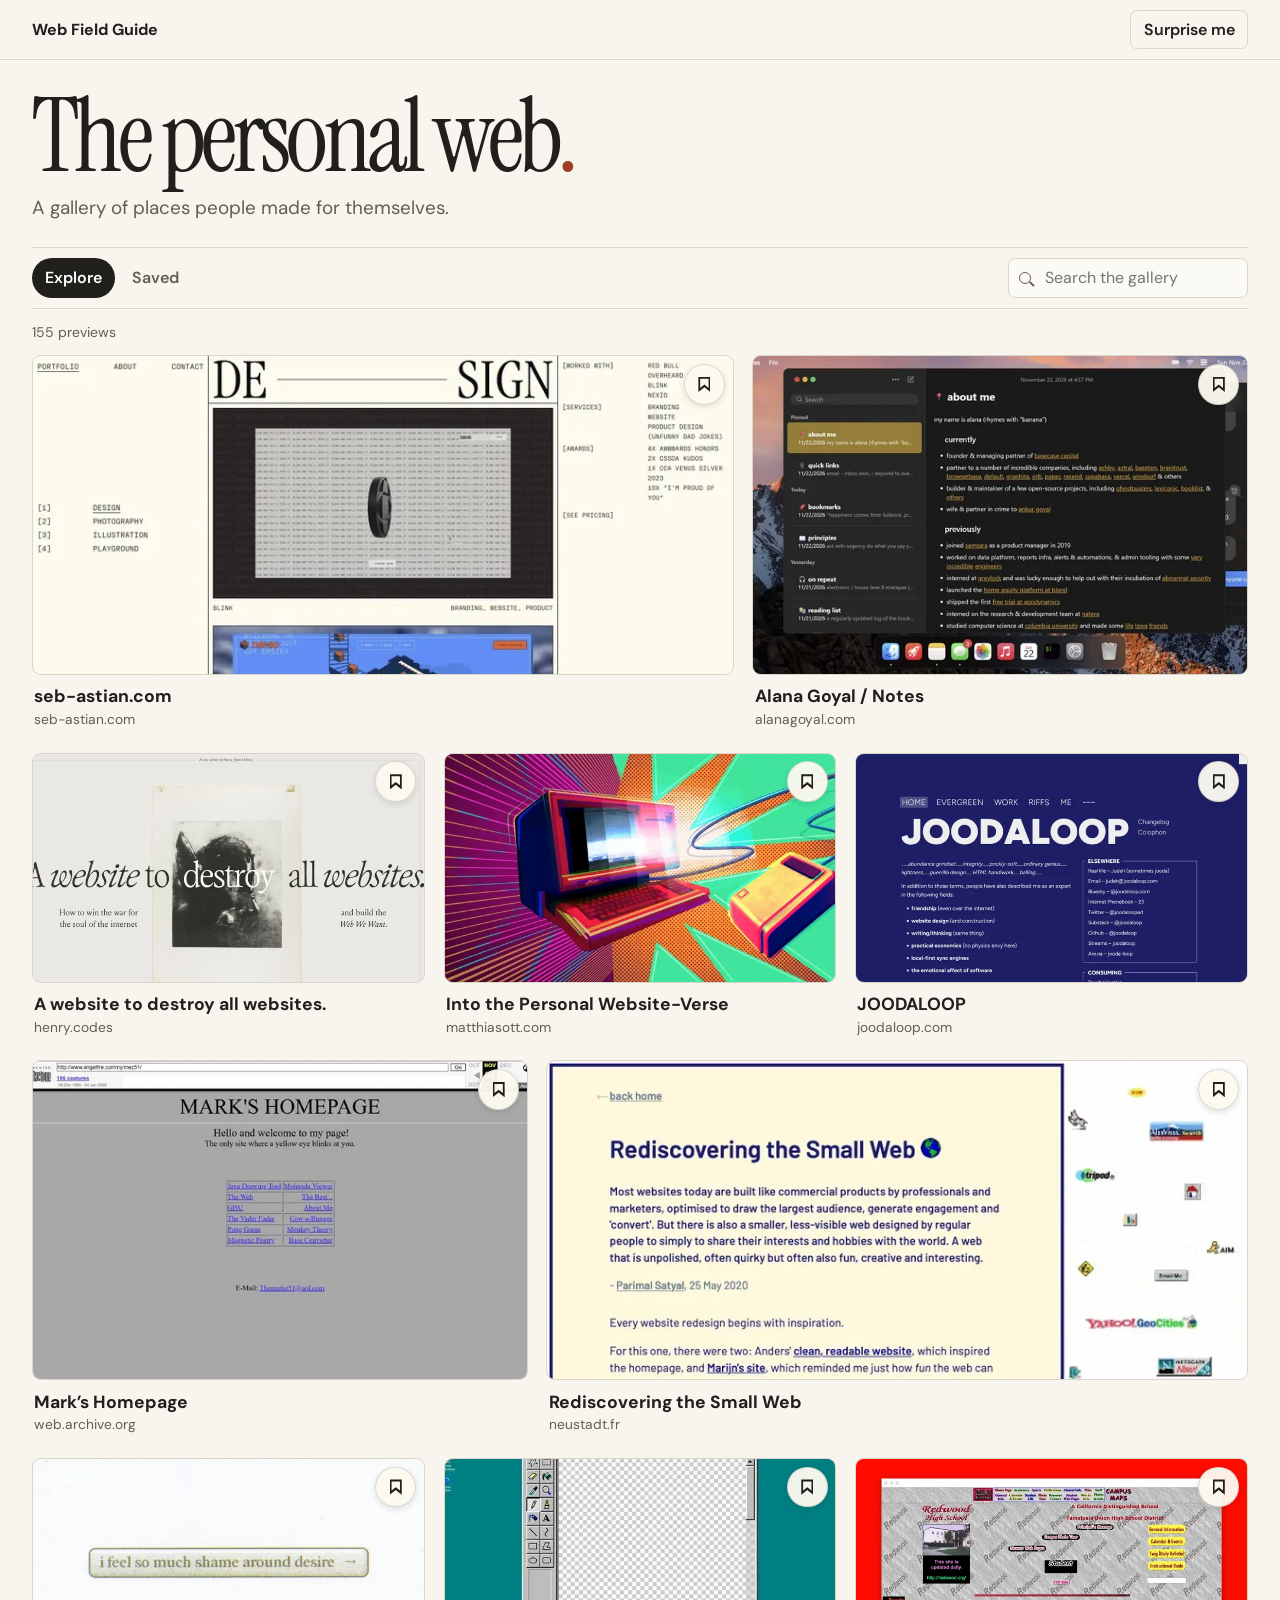
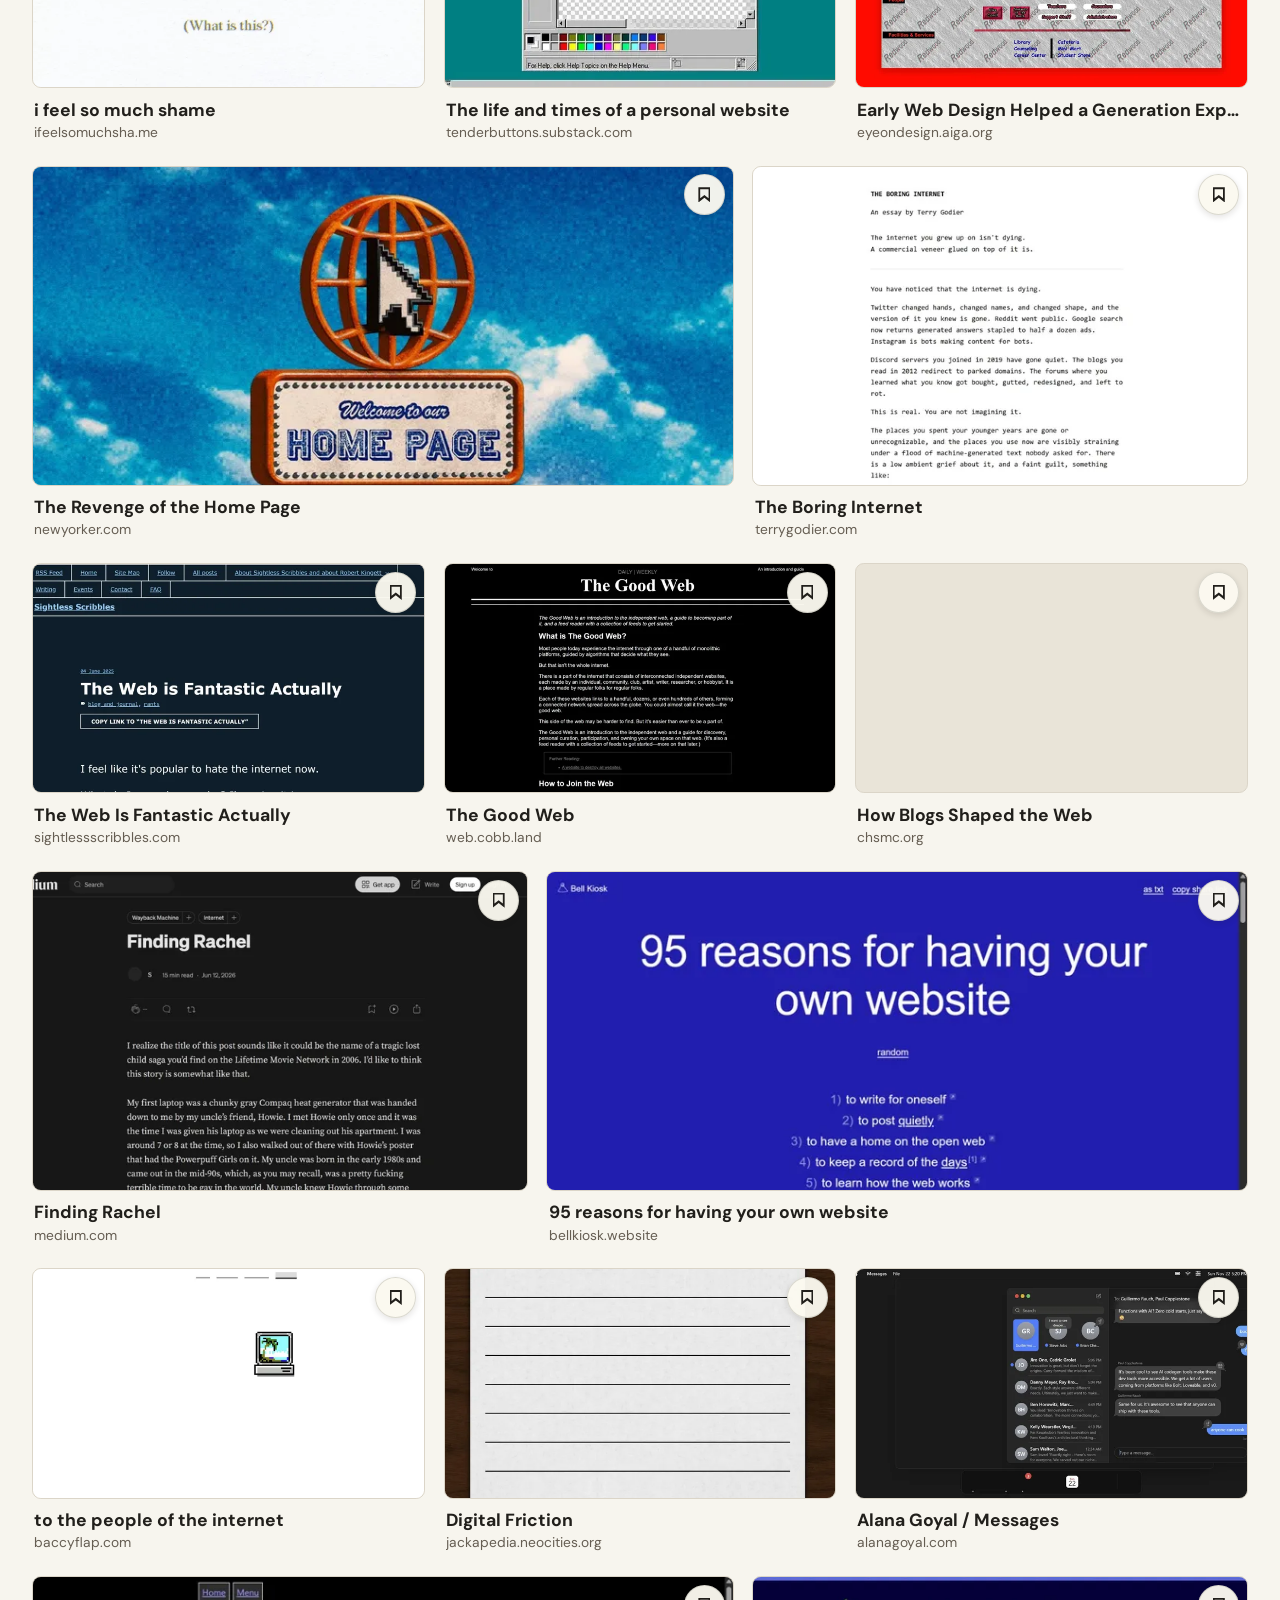
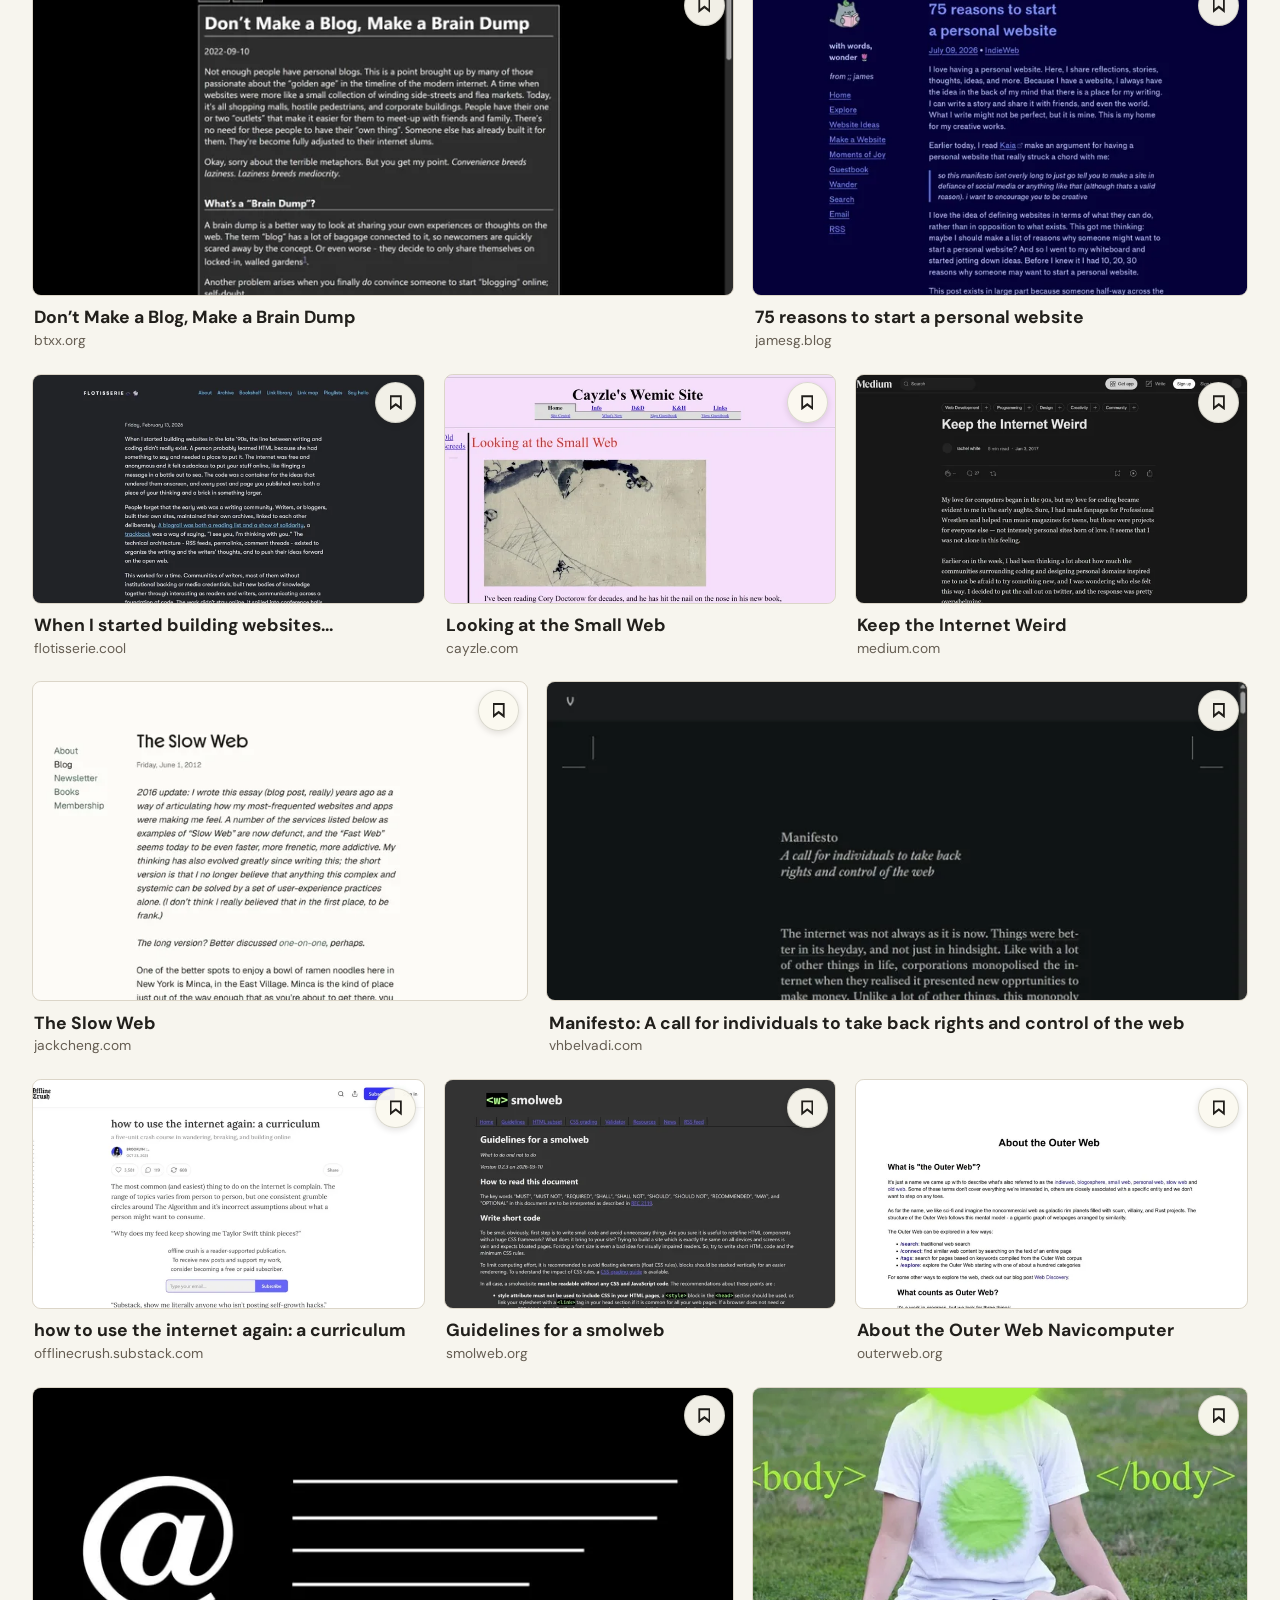
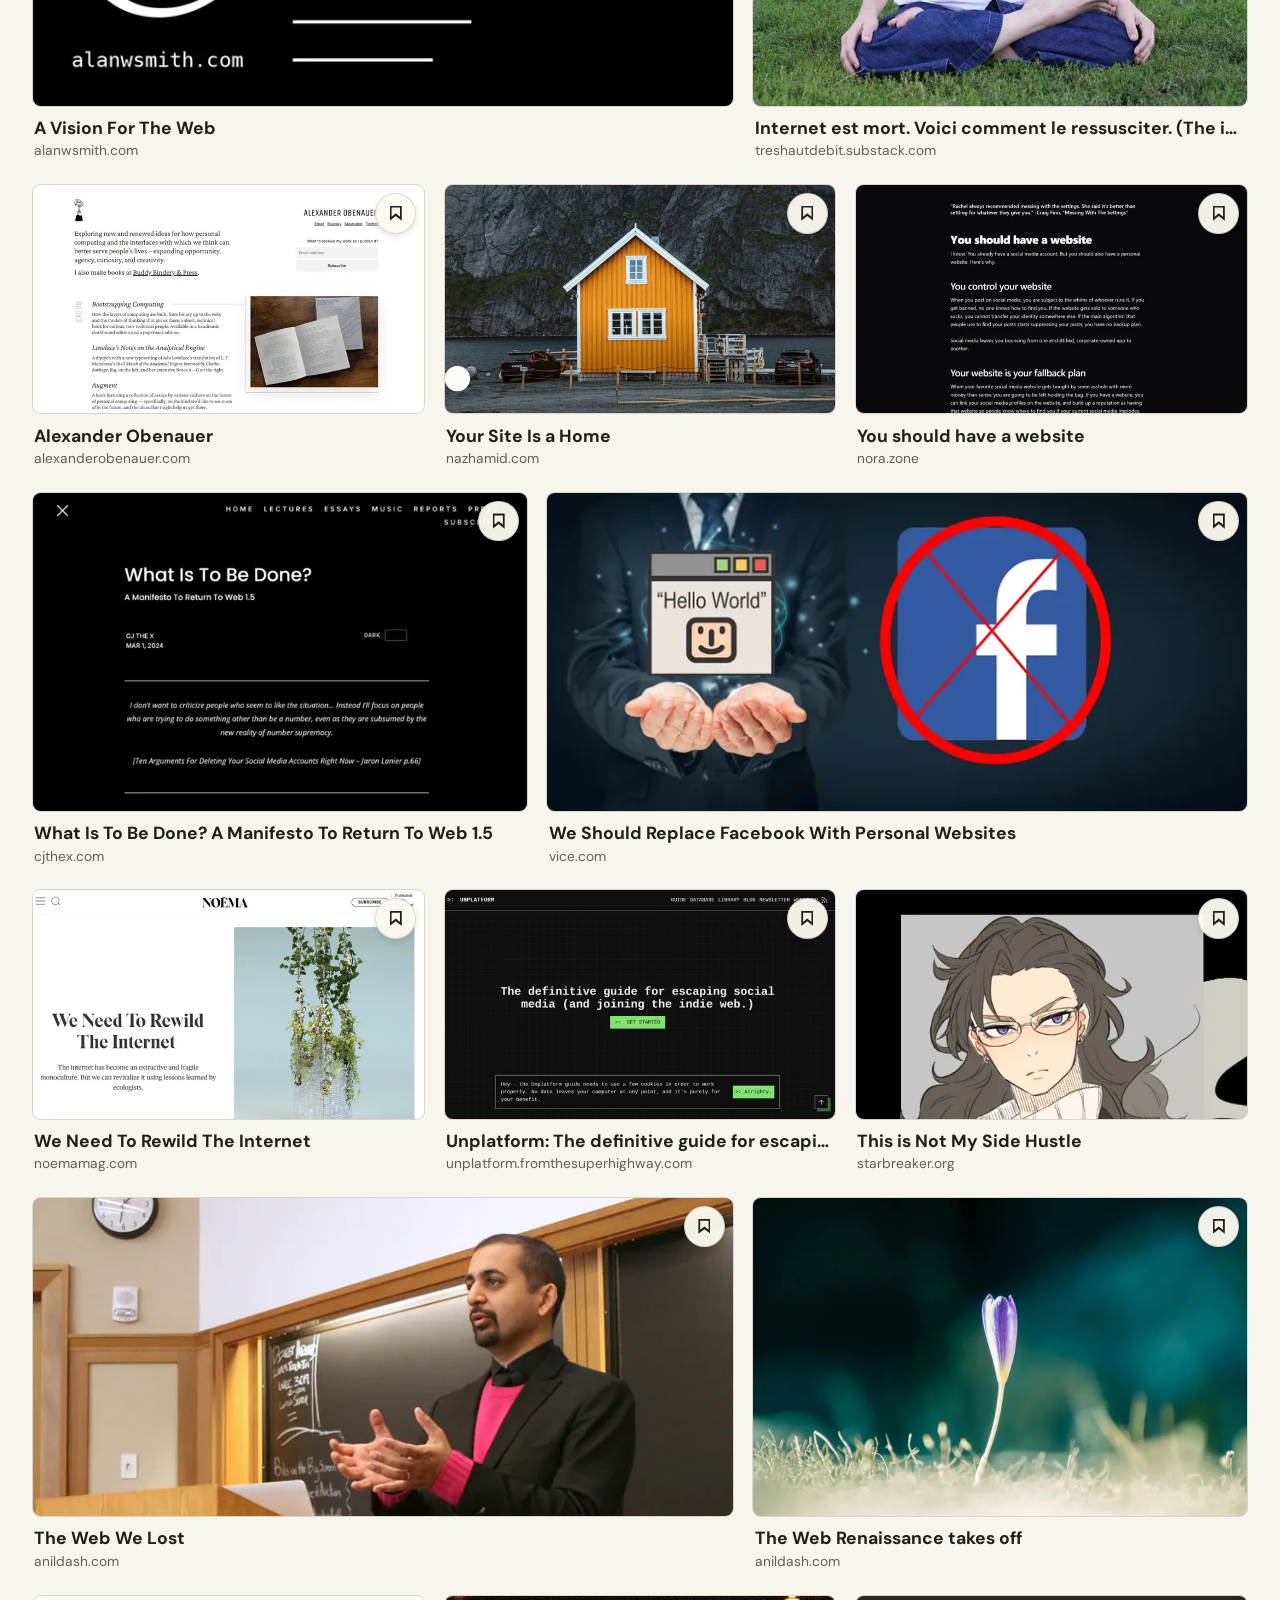
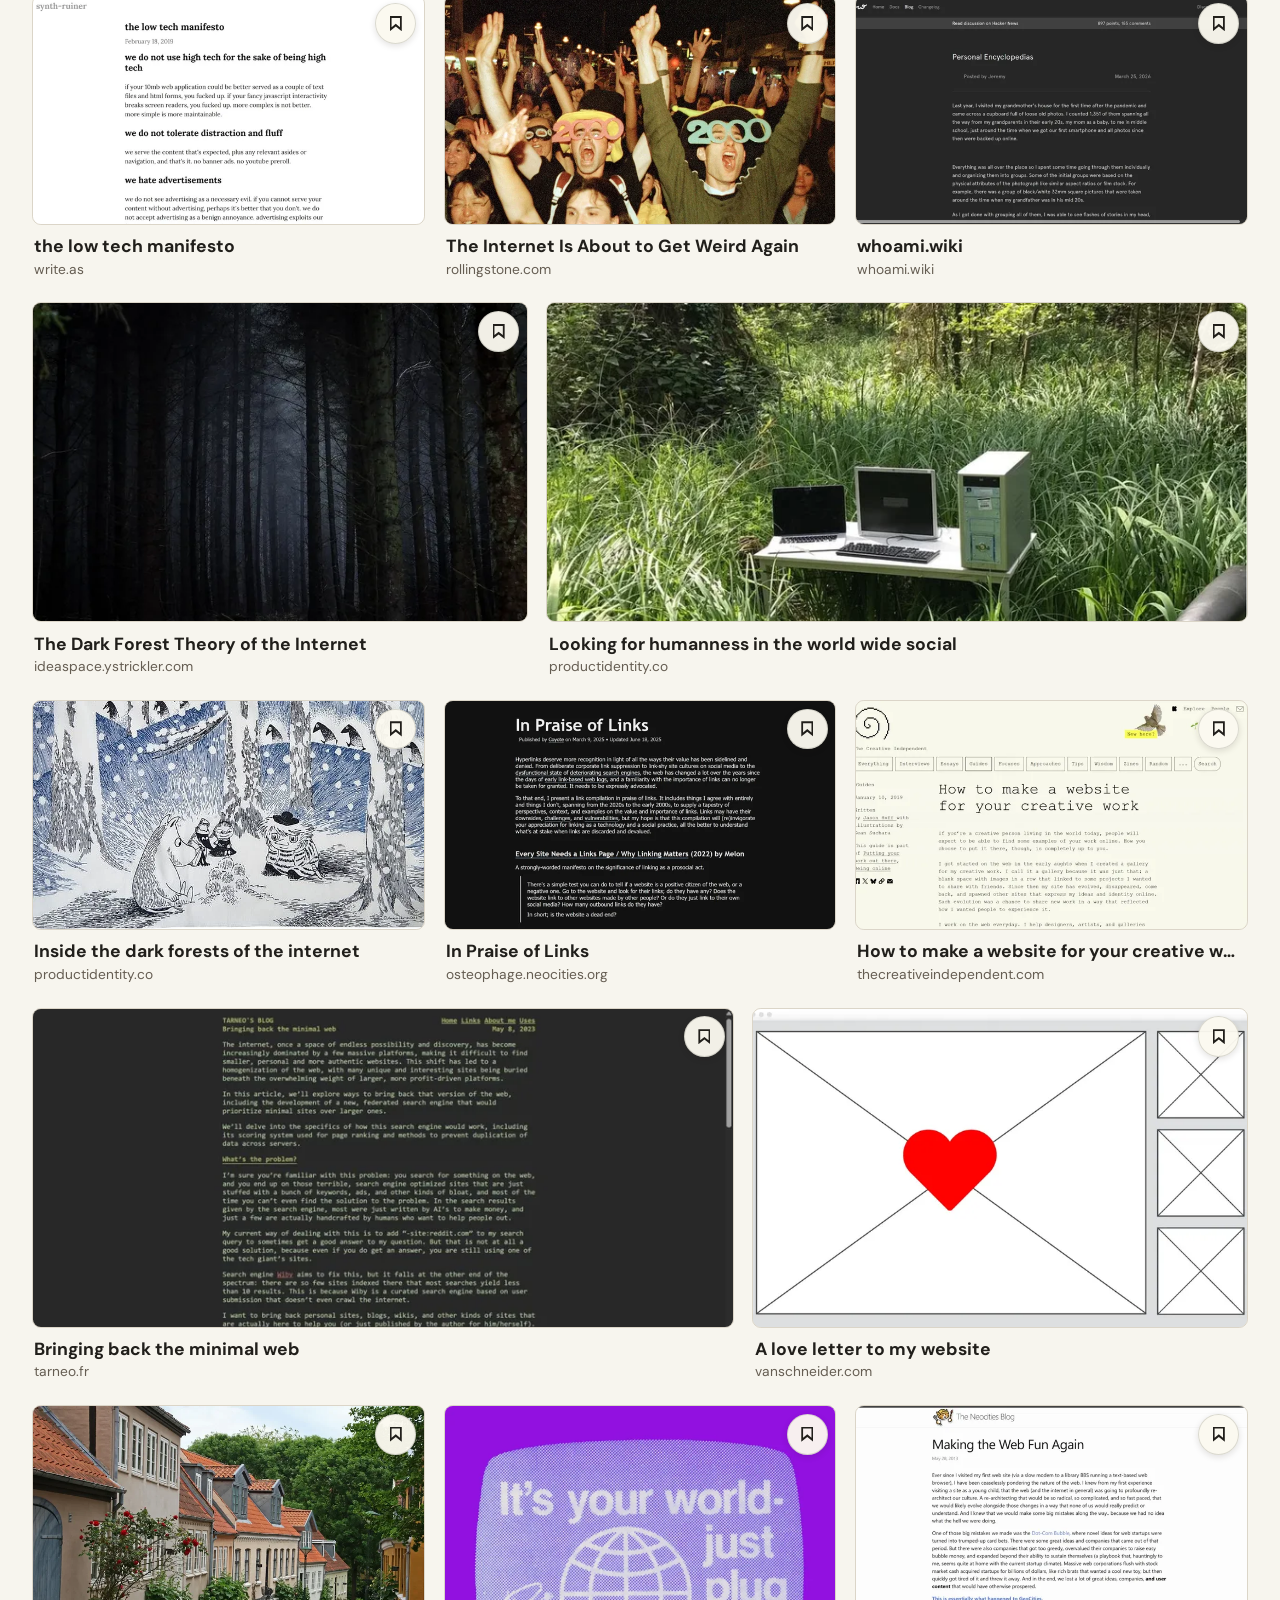
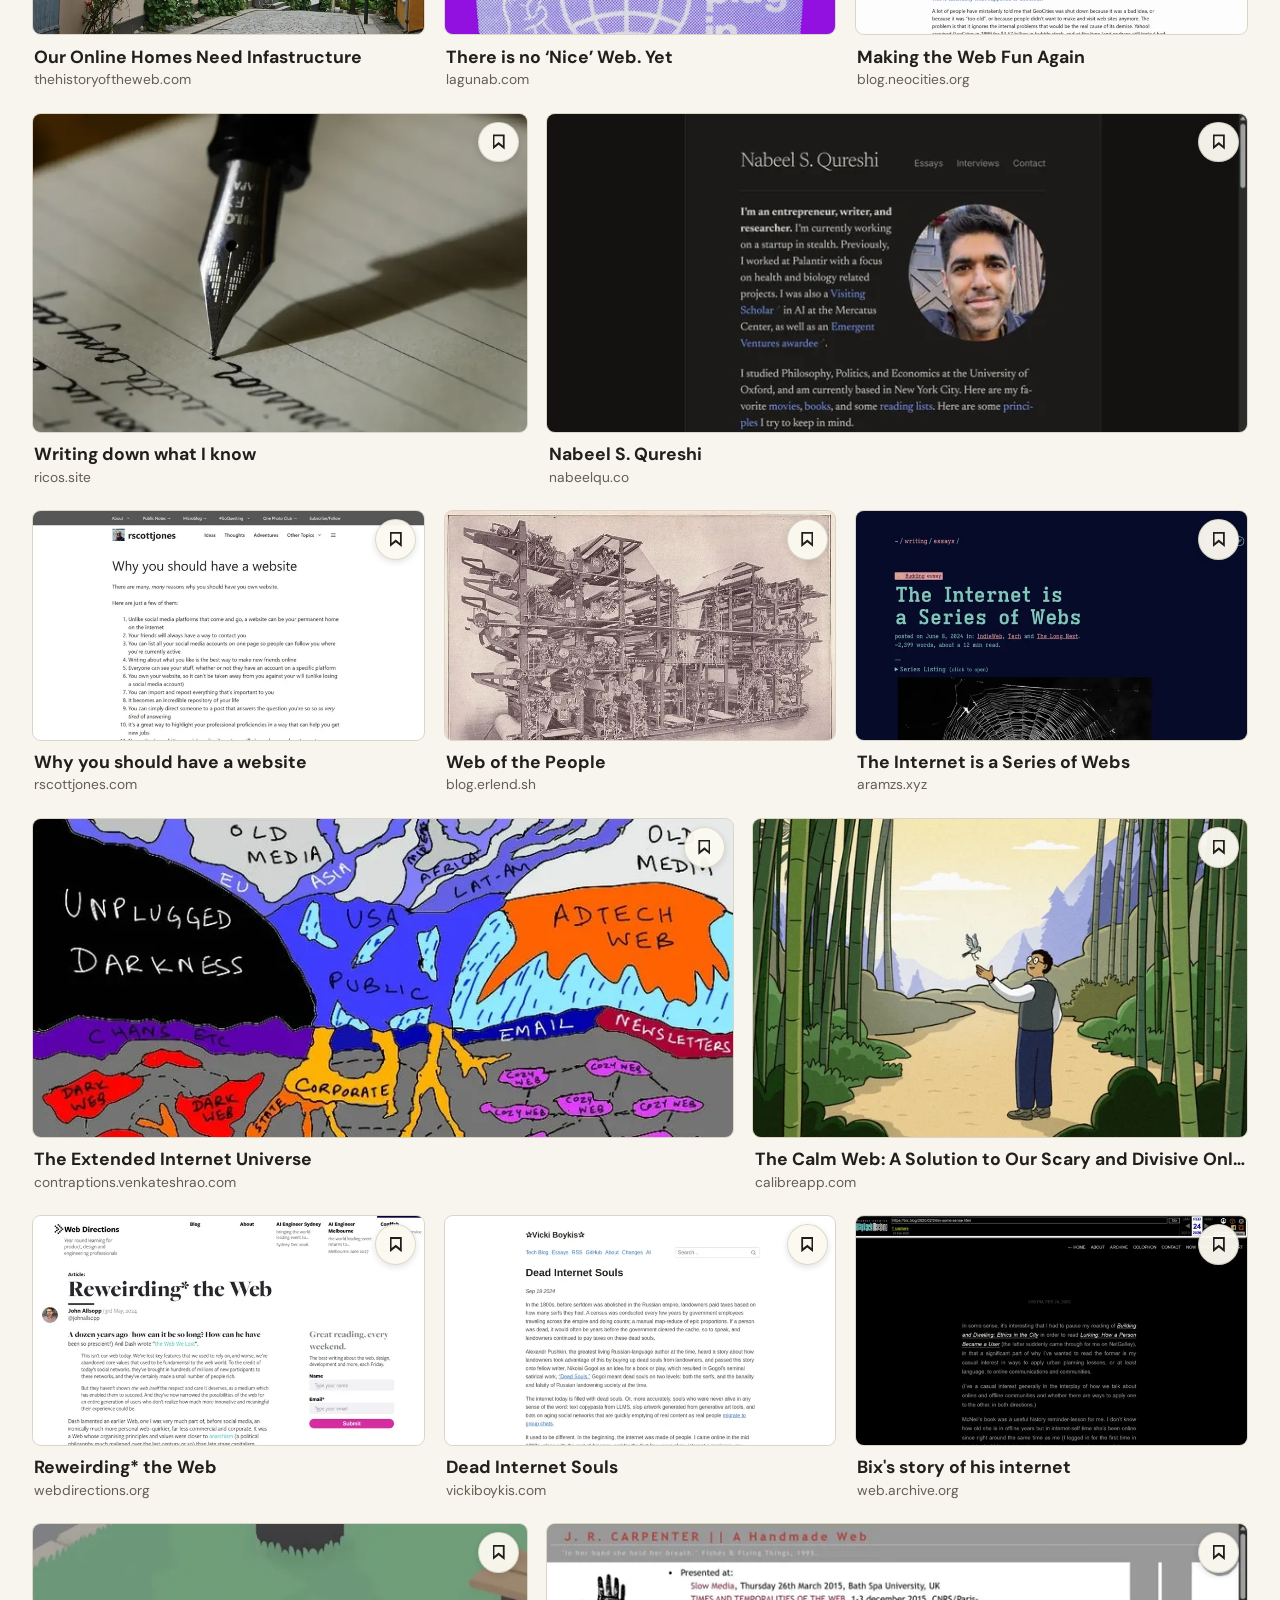
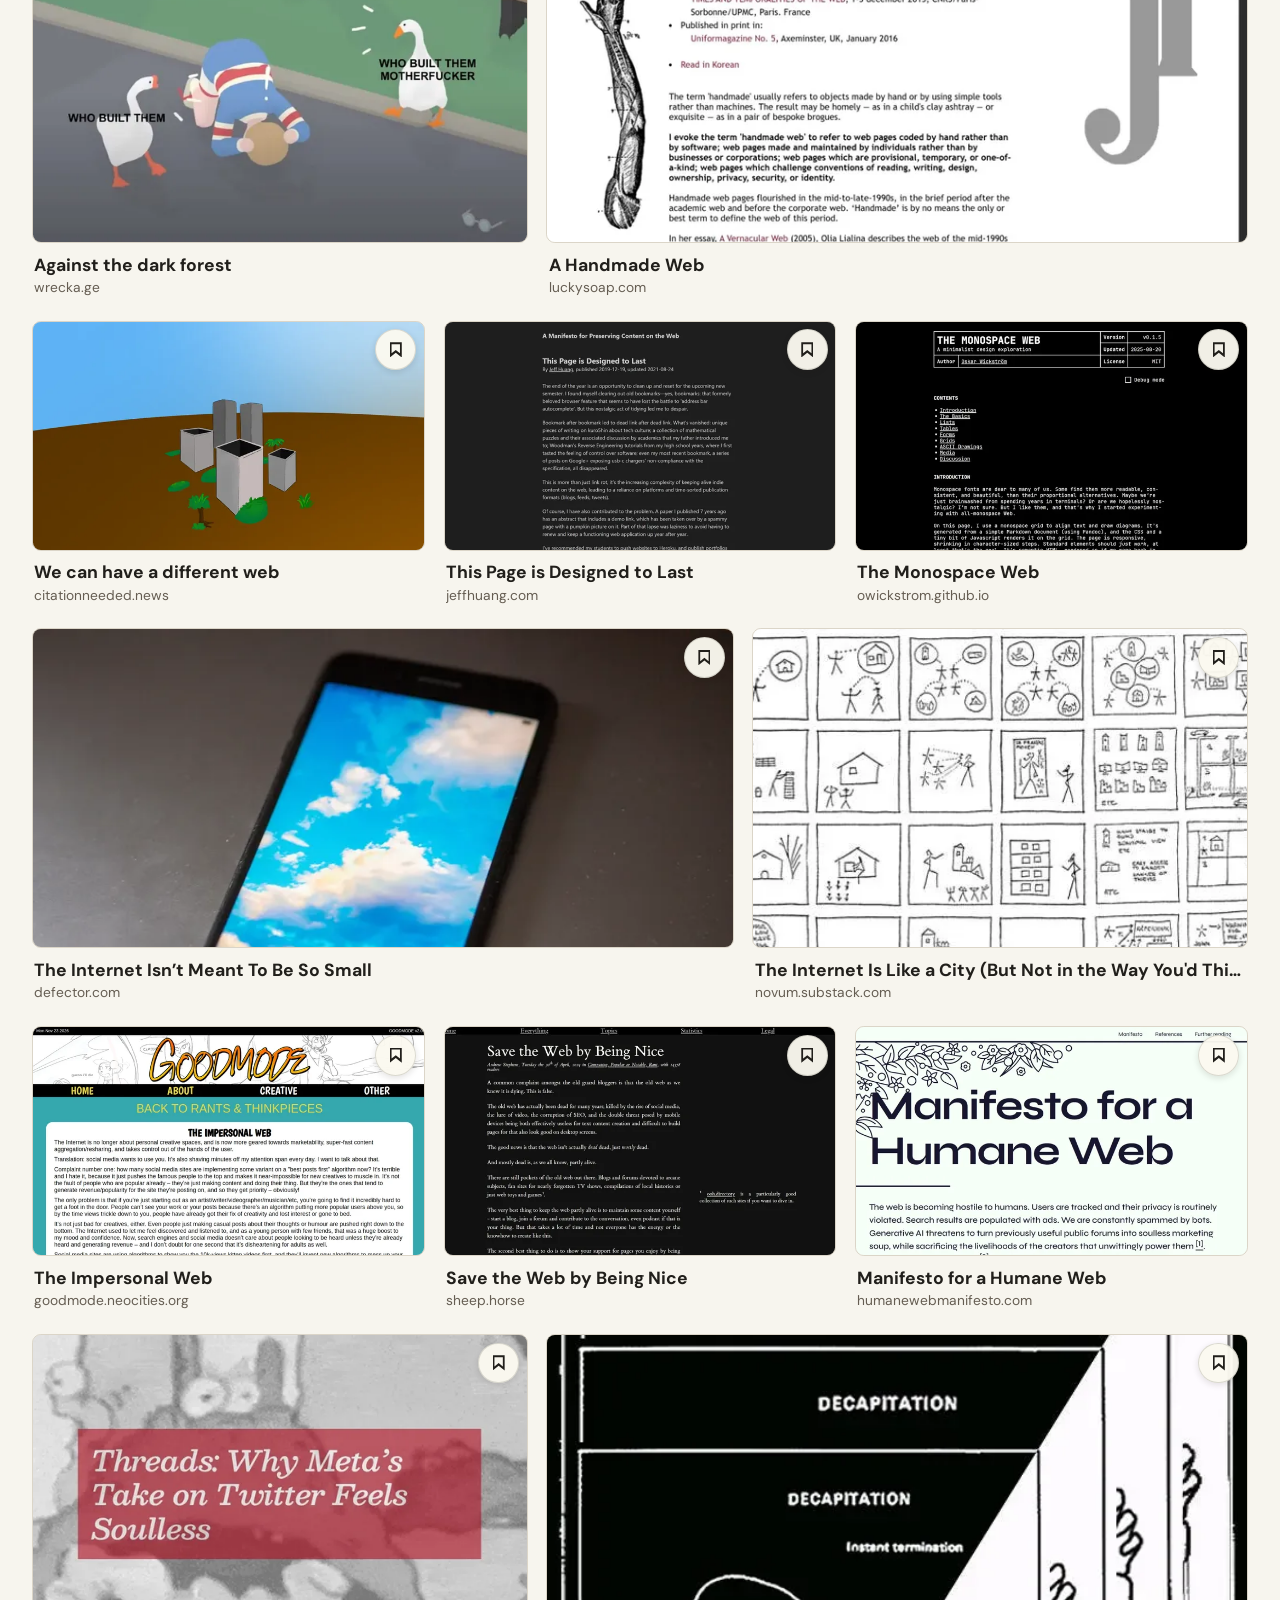
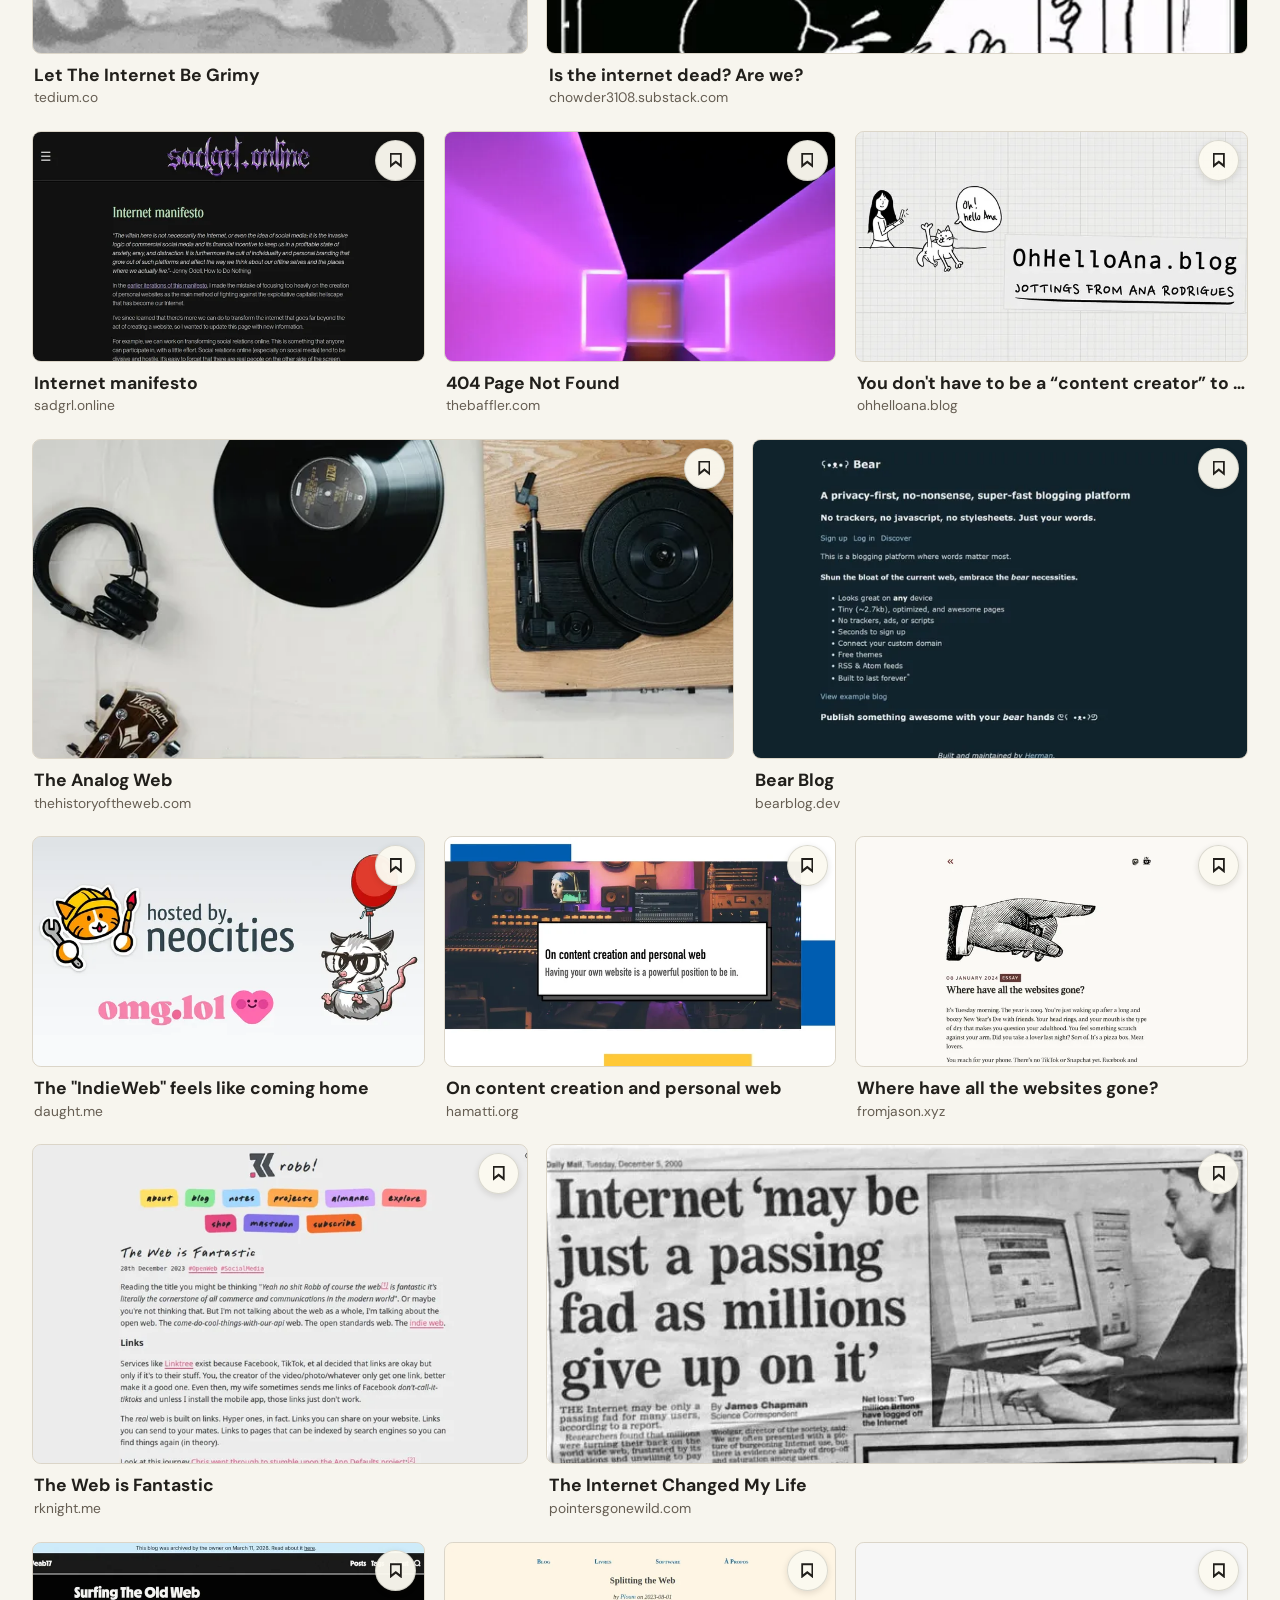
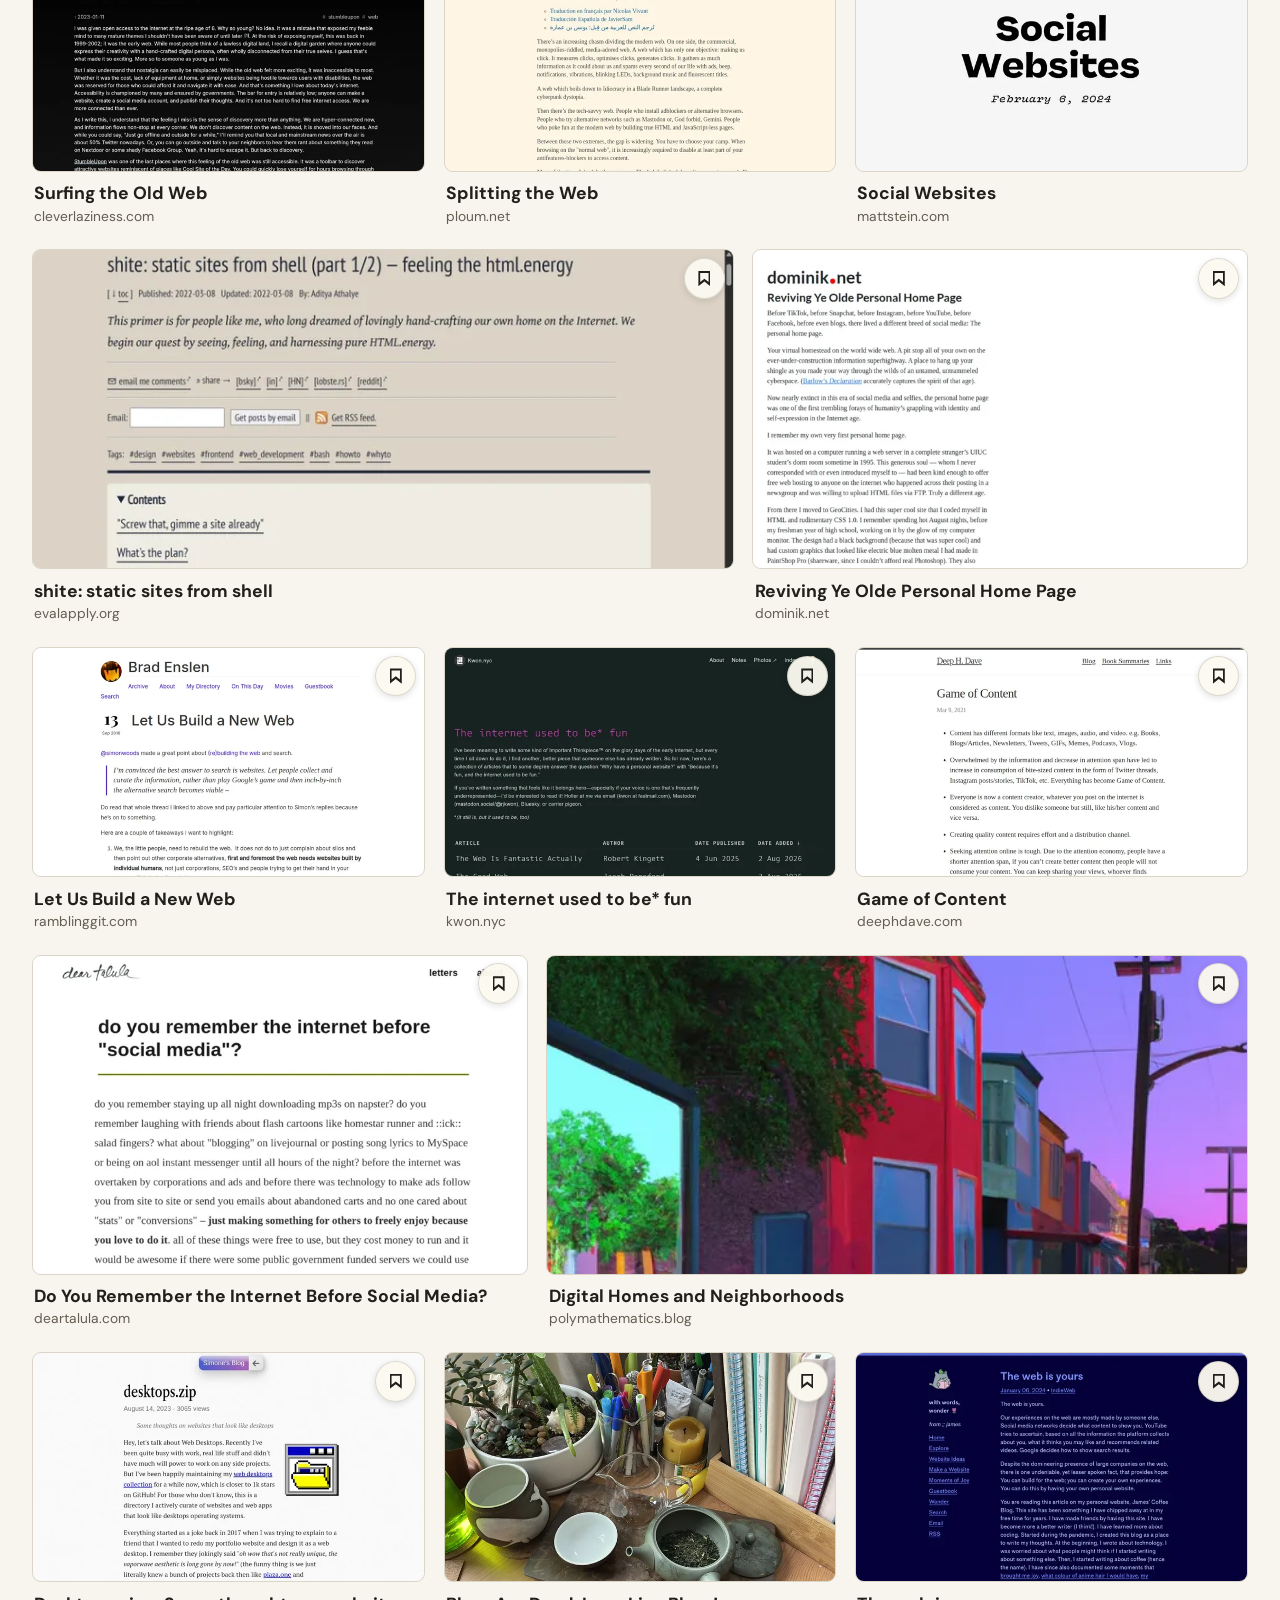
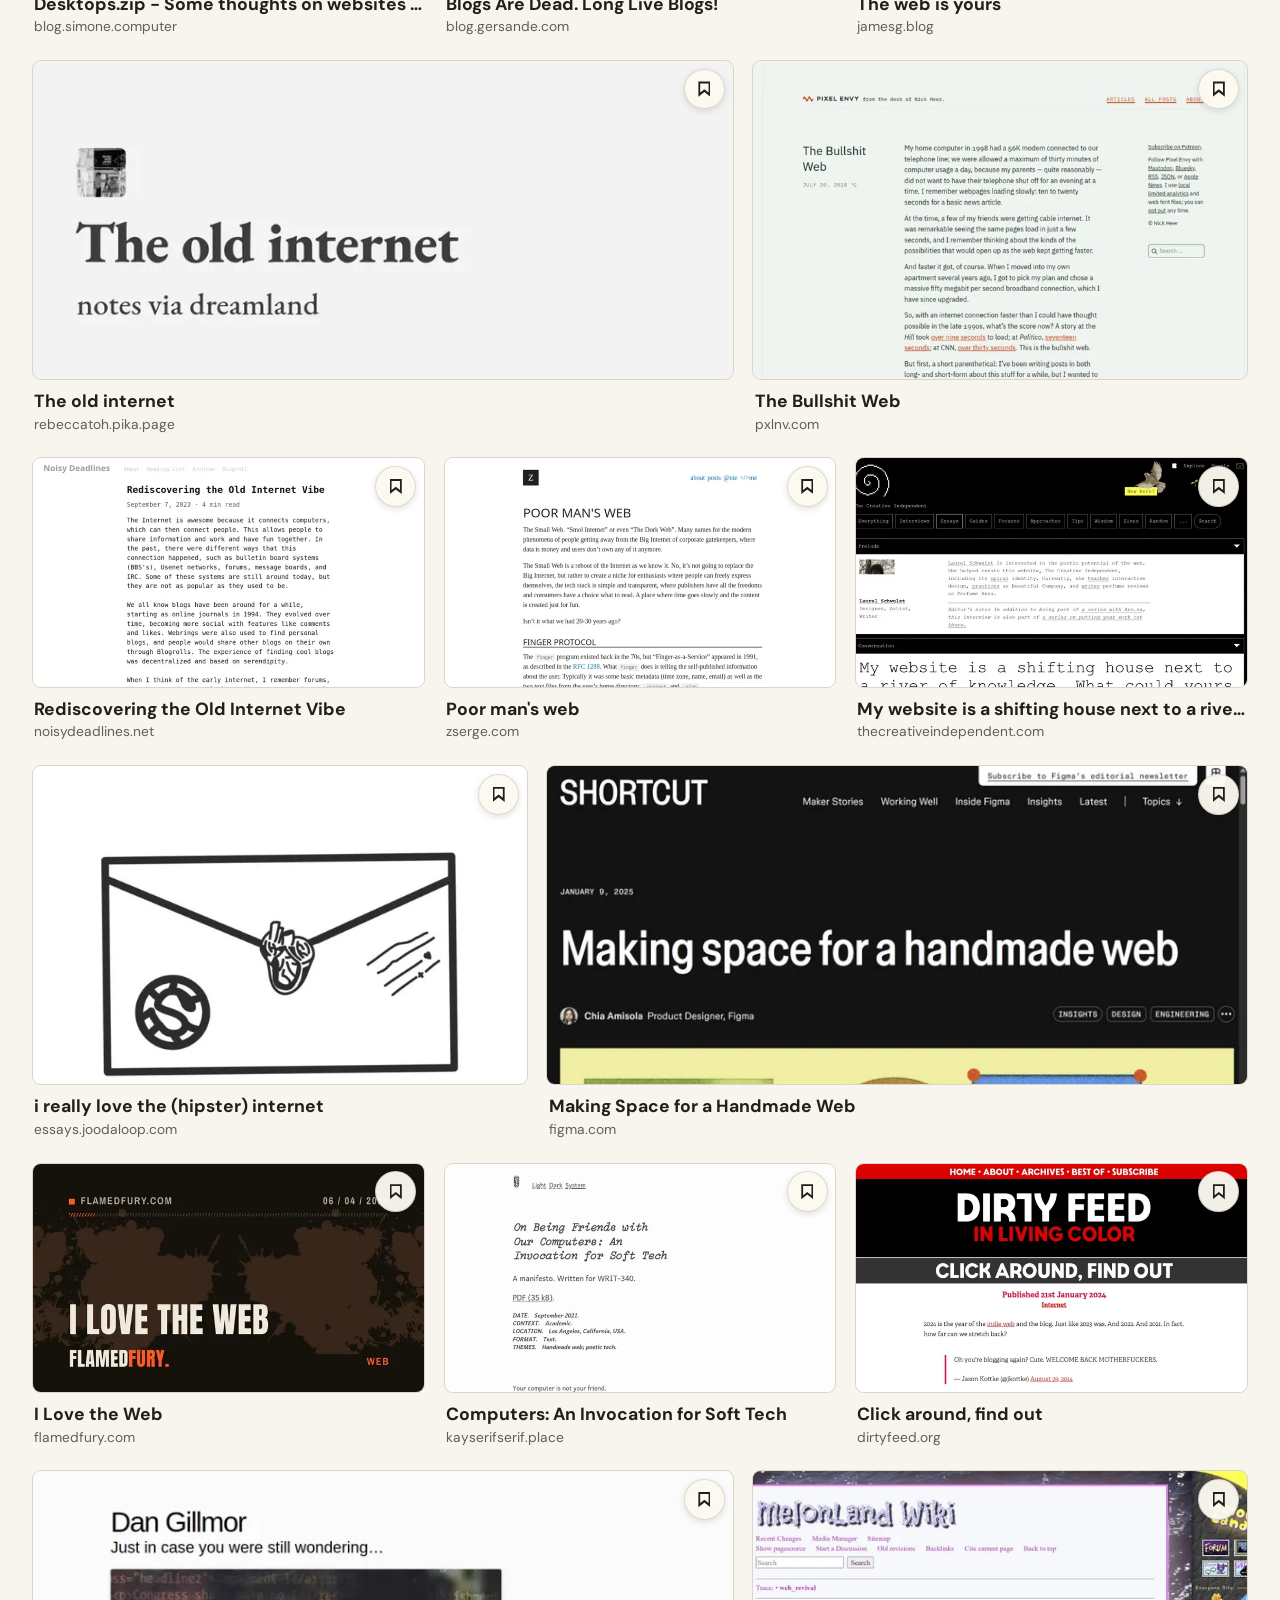
==== bloom-scroll/index.html @ ade67eb8 "Add Bloom Scroll to Tools, with the personal web gallery - bloom-scroll/: the personal web field gui" ====
<!doctype html>
<html lang="en">
<head>
  <meta charset="utf-8">
  <meta name="viewport" content="width=device-width, initial-scale=1">
  <meta name="description" content="A gallery of personal sites, public notebooks, and the handmade web.">
  <meta name="theme-color" content="#f7f5ee">
  <title>Personal Web Field Guide</title>
  <link rel="stylesheet" href="style.css?v=gallery-feed">
  <script src="data.js?v=unified-feed" defer></script>
  <script src="gallery.js?v=unified-feed" defer></script>
</head>
<body id="top">
  <a class="skip" href="#feed">Skip to gallery</a>
  <header class="masthead">
    <div class="wrap masthead-inner">
      <a class="wordmark" href="#top">Web Field Guide</a>
      <button class="plain-button" type="button" id="surprise">Surprise me</button>
    </div>
  </header>
  <main class="wrap">
    <section class="intro" aria-labelledby="title">
      <h1 id="title">The personal web<span>.</span></h1>
      <p>A gallery of places people made for themselves.</p>
    </section>
    <div class="toolbar" id="browse-controls">
      <div class="filters" role="group" aria-label="Filter gallery">
        <button type="button" data-mode="all" aria-pressed="true">Explore</button>
        <button type="button" data-mode="saved" aria-pressed="false">Saved</button>
      </div>
      <label class="search"><span class="sr-only">Search the gallery</span><span class="search-icon" aria-hidden="true"></span><input type="search" id="search" placeholder="Search the gallery"></label>
    </div>
    <section id="feed" aria-label="Gallery">
      <div class="feed-header">
        <p id="result-count" role="status"></p>
      </div>
      <div class="feed-grid" id="feed-grid"></div>
      <p class="empty" id="empty" hidden></p>
    </section>
    <noscript><p>Enable JavaScript to browse the gallery.</p></noscript>
  </main>
  <footer class="wrap footer">
    <a href="#top">Back to top</a>
    <span>Featuring selections from <a href="https://kwon.nyc/internet/" target="_blank" rel="noopener noreferrer">Rachel Kwon’s reading list</a>.</span>
  </footer>
  <dialog id="item-dialog" aria-labelledby="detail-title">
    <div class="dialog-toolbar">
      <p id="detail-position"></p>
      <form method="dialog"><button class="plain-button" type="submit" autofocus>Close</button></form>
    </div>
    <figure class="detail-visual">
      <img id="detail-image" alt="">
      <figcaption id="detail-credit"></figcaption>
    </figure>
    <div class="detail-body">
      <p class="detail-source" id="detail-source"></p>
      <h2 id="detail-title"></h2>
      <p class="detail-description" id="detail-description"></p>
      <div class="detail-actions">
        <a class="primary-button" id="detail-link" target="_blank" rel="noopener noreferrer">Visit page</a>
        <button class="plain-button" type="button" id="detail-save" aria-pressed="false">Save</button>
      </div>
    </div>
    <div class="dialog-nav" aria-label="Browse previews">
      <button class="plain-button" id="detail-previous" type="button">Previous</button>
      <button class="plain-button" id="detail-next" type="button">Next</button>
    </div>
  </dialog>
</body>
</html>
---- bloom-scroll/style.css ----
@import url('https://fonts.googleapis.com/css2?family=DM+Sans:wght@400;500;600;700&family=Instrument+Serif:ital@0;1&display=swap');

:root {
  color-scheme: light;
  --paper: #f7f5ee;
  --ink: #211f1b;
  --muted: #655d52;
  --line: #dbd5c8;
  --accent: #9e3d22;
  --serif: "Instrument Serif", Georgia, serif;
  --sans: "DM Sans", system-ui, sans-serif;
}
*, *::before, *::after { box-sizing: border-box; }
html { scroll-padding-top: 5.5rem; }
body { margin: 0; background: var(--paper); color: var(--ink); font: 1rem/1.45 var(--sans); }
a { color: inherit; text-underline-offset: .2em; }
a:hover { color: var(--accent); }
button, input { font: inherit; color: inherit; }
button { cursor: pointer; }
button:disabled { cursor: default; opacity: .48; }
:focus-visible { outline: 3px solid var(--accent); outline-offset: 3px; }
[hidden] { display: none !important; }
h1, h2, p, figure { margin: 0; }
.wrap { width: min(100% - 4rem, 1420px); margin-inline: auto; }
.sr-only { position: absolute; width: 1px; height: 1px; overflow: hidden; clip-path: inset(50%); white-space: nowrap; }
.skip { position: fixed; z-index: 4; translate: 0 -200%; padding: .72rem; background: white; }
.skip:focus { translate: 0 0; }

.masthead { border-bottom: 1px solid var(--line); }
.masthead-inner { min-height: 3.7rem; display: flex; align-items: center; justify-content: space-between; gap: .75rem; }
.wordmark { font-weight: 700; text-decoration: none; }
.plain-button { display: inline-flex; align-items: center; justify-content: center; min-height: 2.45rem; padding: .3rem .78rem; border: 1px solid var(--line); background: transparent; border-radius: .42rem; font-weight: 600; }
.plain-button:hover:not(:disabled) { border-color: var(--ink); }
.intro { padding: clamp(1.65rem, 2.65vw, 3rem) 0 clamp(1.4rem, 2vw, 2.25rem); }
.intro h1 { font: 400 clamp(4rem, 8vw, 8.7rem)/.84 var(--serif); letter-spacing: -.046em; }
.intro h1 span { color: var(--accent); }
.intro p { margin-top: .85rem; color: var(--muted); font-size: clamp(1rem, 1.7vw, 1.18rem); }

.toolbar { position: sticky; top: 0; z-index: 2; display: flex; flex-wrap: wrap; align-items: center; justify-content: space-between; gap: .45rem 1rem; padding-block: .63rem; background: var(--paper); border-block: 1px solid var(--line); }
.filters { display: flex; gap: .28rem; align-items: center; flex-wrap: wrap; }
.filters button { padding: .36rem .75rem; min-height: 2.5rem; border: 1px solid transparent; border-radius: 2rem; background: transparent; color: var(--muted); font-weight: 600; white-space: nowrap; }
.filters button:hover { color: var(--ink); background: #ede8dc; }
.filters button[aria-pressed="true"] { color: white; background: var(--ink); }
.search { display: flex; align-items: center; gap: .55rem; min-height: 2.5rem; width: min(100%, 15rem); padding-inline: .65rem; border: 1px solid var(--line); border-radius: .45rem; background: #fcfaf5; }
.search:focus-within { border-color: var(--accent); }
.search input { border: 0; background: transparent; outline: none; min-width: 0; width: 100%; }
.search-icon { display: inline-block; position: relative; flex: 0 0 .75rem; height: .75rem; border: 1.6px solid var(--muted); border-radius: 50%; margin-right: .15rem; }
.search-icon::after { content: ""; width: .37rem; height: 1.6px; background: var(--muted); position: absolute; right: -.29rem; bottom: -.13rem; transform: rotate(45deg); }
.feed-header { min-height: 2.9rem; display: flex; align-items: center; justify-content: space-between; gap: 1rem; color: var(--muted); font-size: .875rem; }

.feed-grid { display: grid; grid-template-columns: repeat(12, minmax(0, 1fr)); gap: clamp(1rem, 1.65vw, 1.5rem) clamp(.65rem, 1.45vw, 1.25rem); }
.tile { grid-column: span 4; position: relative; min-width: 0; }
.tile:nth-child(10n + 1), .tile:nth-child(10n + 7) { grid-column: span 7; }
.tile:nth-child(10n + 2), .tile:nth-child(10n + 6) { grid-column: span 5; }
.tile-open { display: block; width: 100%; border: 0; padding: 0; background: transparent; text-align: left; border-radius: .55rem; }
.tile-visual { display: block; overflow: hidden; height: clamp(150px, 18vw, 278px); border: 1px solid var(--line); border-radius: .55rem; background: #e9e4d8; }
.tile:nth-child(10n + 1) .tile-visual, .tile:nth-child(10n + 2) .tile-visual, .tile:nth-child(10n + 6) .tile-visual, .tile:nth-child(10n + 7) .tile-visual { height: clamp(208px, 25vw, 390px); }
.tile-visual img { display: block; width: 100%; height: 100%; object-fit: cover; object-position: center top; transition: transform .2s ease-out; }
.tile-open:hover img { transform: scale(1.025); }
.tile-info { display: block; padding: .58rem .15rem .1rem; min-width: 0; }
.tile-title { display: block; font-size: clamp(1rem, 1.4vw, 1.1rem); font-weight: 700; white-space: nowrap; overflow: hidden; text-overflow: ellipsis; }
.tile-domain { display: block; font-size: .86rem; color: var(--muted); white-space: nowrap; overflow: hidden; text-overflow: ellipsis; }
.tile-open:hover .tile-title { color: var(--accent); }
.tile-save { position: absolute; top: .55rem; right: .55rem; display: grid; place-items: center; width: 2.55rem; height: 2.55rem; padding: 0; border: 1px solid #27221a26; border-radius: 50%; background: #fbf9f0f5; box-shadow: 0 2px 6px #20190f20; color: var(--ink); }
.tile-save:hover { background: white; }
.bookmark { display: block; width: .75rem; height: .95rem; background: currentColor; clip-path: polygon(0 0, 100% 0, 100% 100%, 50% 69%, 0 100%, 0 0, 15% 13%, 15% 73%, 50% 51%, 85% 73%, 85% 13%, 15% 13%); }
.tile-save[aria-pressed="true"] { background: var(--ink); color: white; }
.tile-save[aria-pressed="true"] .bookmark { clip-path: polygon(0 0,100% 0,100% 100%,50% 69%,0 100%); }
.empty { padding: 2rem 0 3rem; color: var(--muted); }
.footer { margin-top: 3rem; padding-block: 1.4rem; display: flex; justify-content: space-between; gap: 1rem; flex-wrap: wrap; border-top: 1px solid var(--line); color: var(--muted); font-size: .9rem; }

dialog { width: min(95vw, 960px); max-height: 94dvh; padding: 0; color: var(--ink); background: var(--paper); border: 1px solid var(--line); border-radius: .65rem; overflow: auto; overscroll-behavior: contain; }
dialog::backdrop { background: #211c17b8; }
body:has(dialog[open]) { overflow: hidden; }
.dialog-toolbar, .dialog-nav { display: flex; align-items: center; justify-content: space-between; gap: .85rem; padding: .65rem 1.15rem; }
.dialog-toolbar { position: sticky; top: 0; z-index: 1; background: var(--paper); border-bottom: 1px solid var(--line); }
.dialog-toolbar p { color: var(--muted); font-size: .9rem; }
.detail-visual img { display: block; width: 100%; height: auto; max-height: 49dvh; object-fit: contain; background: #e8e4d9; }
.detail-visual figcaption { padding: .45rem 1.15rem 0; color: var(--muted); font-size: .81rem; }
.detail-body { padding: .55rem 1.15rem .9rem; }
.detail-source { color: var(--muted); font-size: .9rem; }
.detail-body h2 { margin-top: .25rem; font: 400 clamp(2.25rem, 4.6vw, 4rem)/.98 var(--serif); overflow-wrap: anywhere; }
.detail-description { margin-top: .55rem; max-width: 65ch; color: var(--muted); }
.detail-actions { margin-top: .85rem; display: flex; align-items: center; gap: .65rem; flex-wrap: wrap; }
.primary-button { display: inline-flex; align-items: center; padding: .39rem .83rem; border-radius: .42rem; background: var(--ink); color: white; font-weight: 700; text-decoration: none; }
.primary-button:hover { background: var(--accent); color: white; }
.dialog-nav { border-top: 1px solid var(--line); }

@media (max-width: 1000px) {
  .feed-grid { grid-template-columns: repeat(2, minmax(0, 1fr)); }
  .feed-grid .tile { grid-column: auto; }
  .feed-grid .tile-visual { height: auto; aspect-ratio: 16 / 10; }
}
@media (max-width: 650px) {
  html { scroll-padding-top: 7rem; }
  .wrap { width: calc(100% - 1.65rem); }
  .masthead-inner { min-height: 3.2rem; }
  .toolbar { padding-block: .43rem; }
  .search { width: 100%; }
  .filters { gap: .18rem; flex-wrap: nowrap; max-width: 100%; overflow-x: auto; padding: .15rem; }
  .filters button { min-height: 2.25rem; padding-inline: .46rem; font-size: .88rem; }
  .filters button:focus-visible { outline-offset: -1px; }
  .feed-header { min-height: 2.3rem; }
  .feed-grid { grid-template-columns: minmax(0, 1fr); gap: 1.2rem; }
  .tile-title { font-size: 1.06rem; }
  .tile-info { padding-top: .44rem; }
}
@media (prefers-reduced-motion: reduce) { .tile-visual img { transition: none; } .tile-open:hover img { transform: none; } }
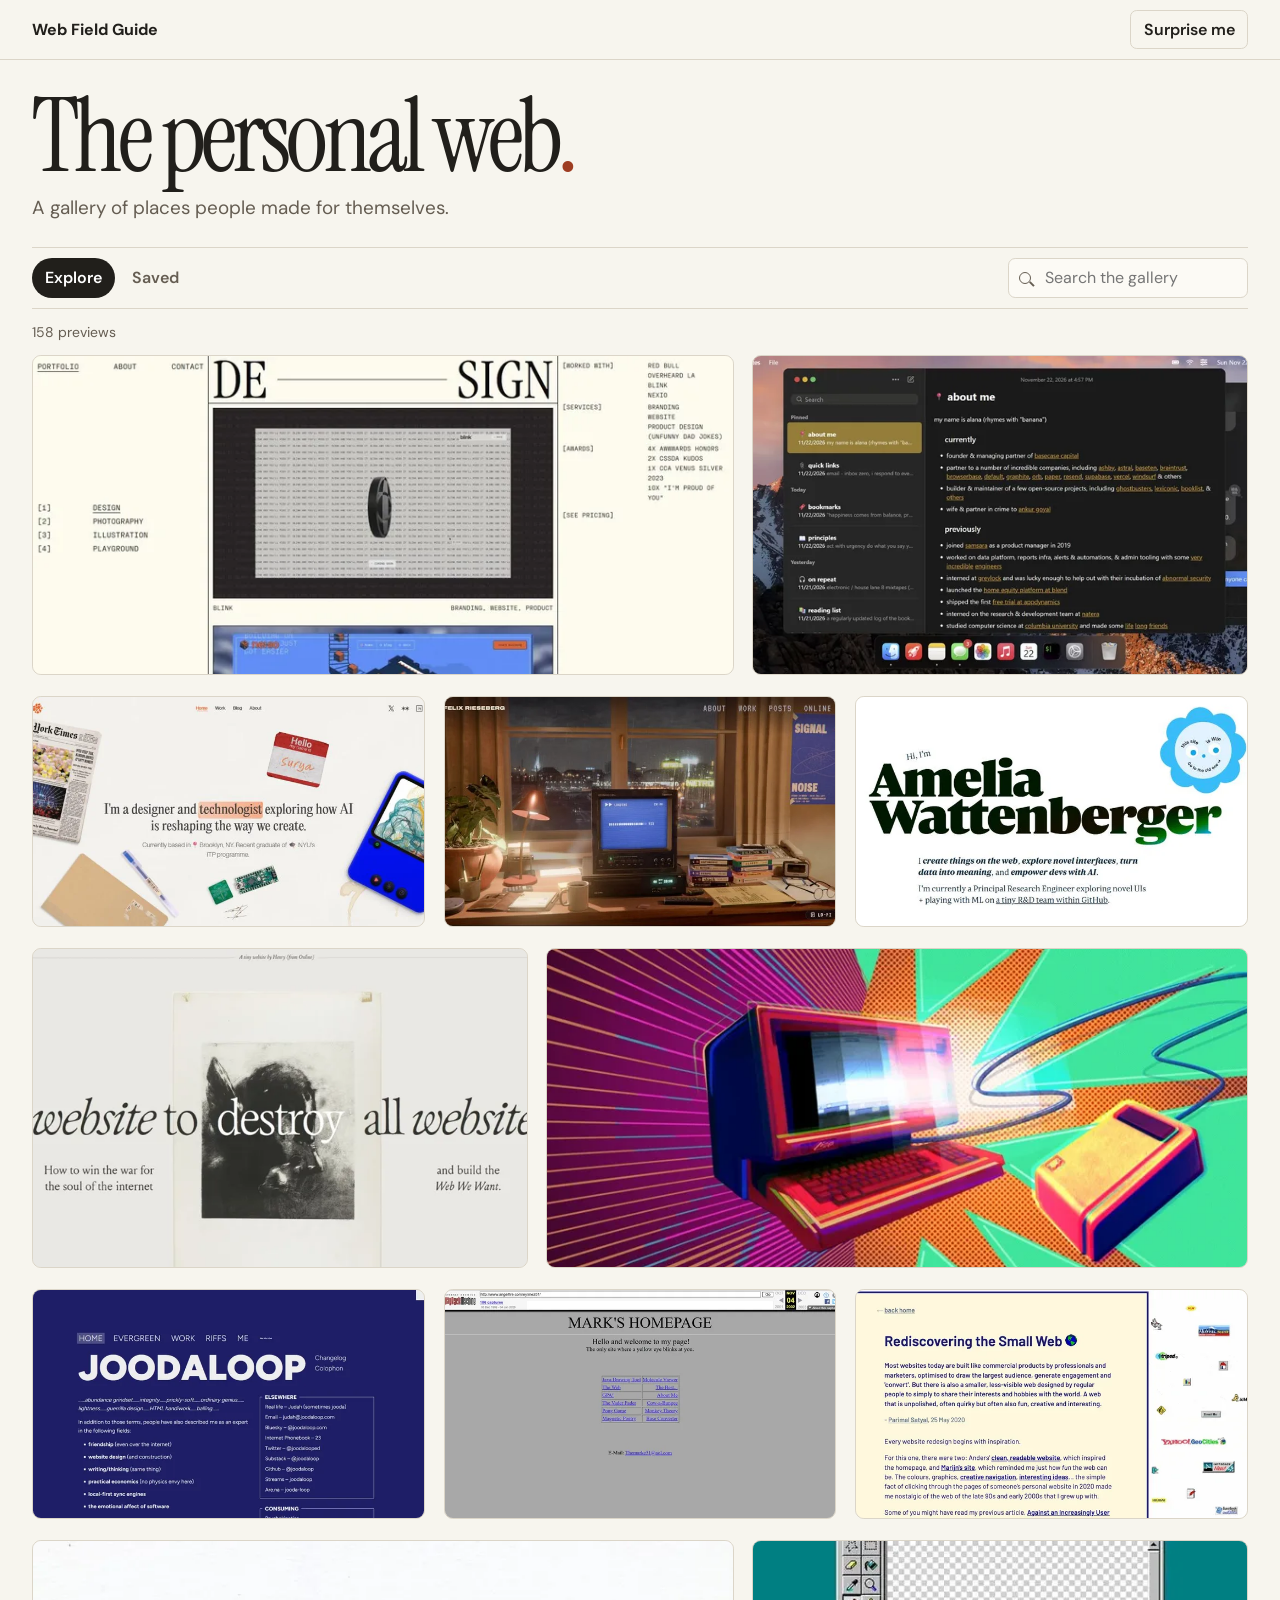
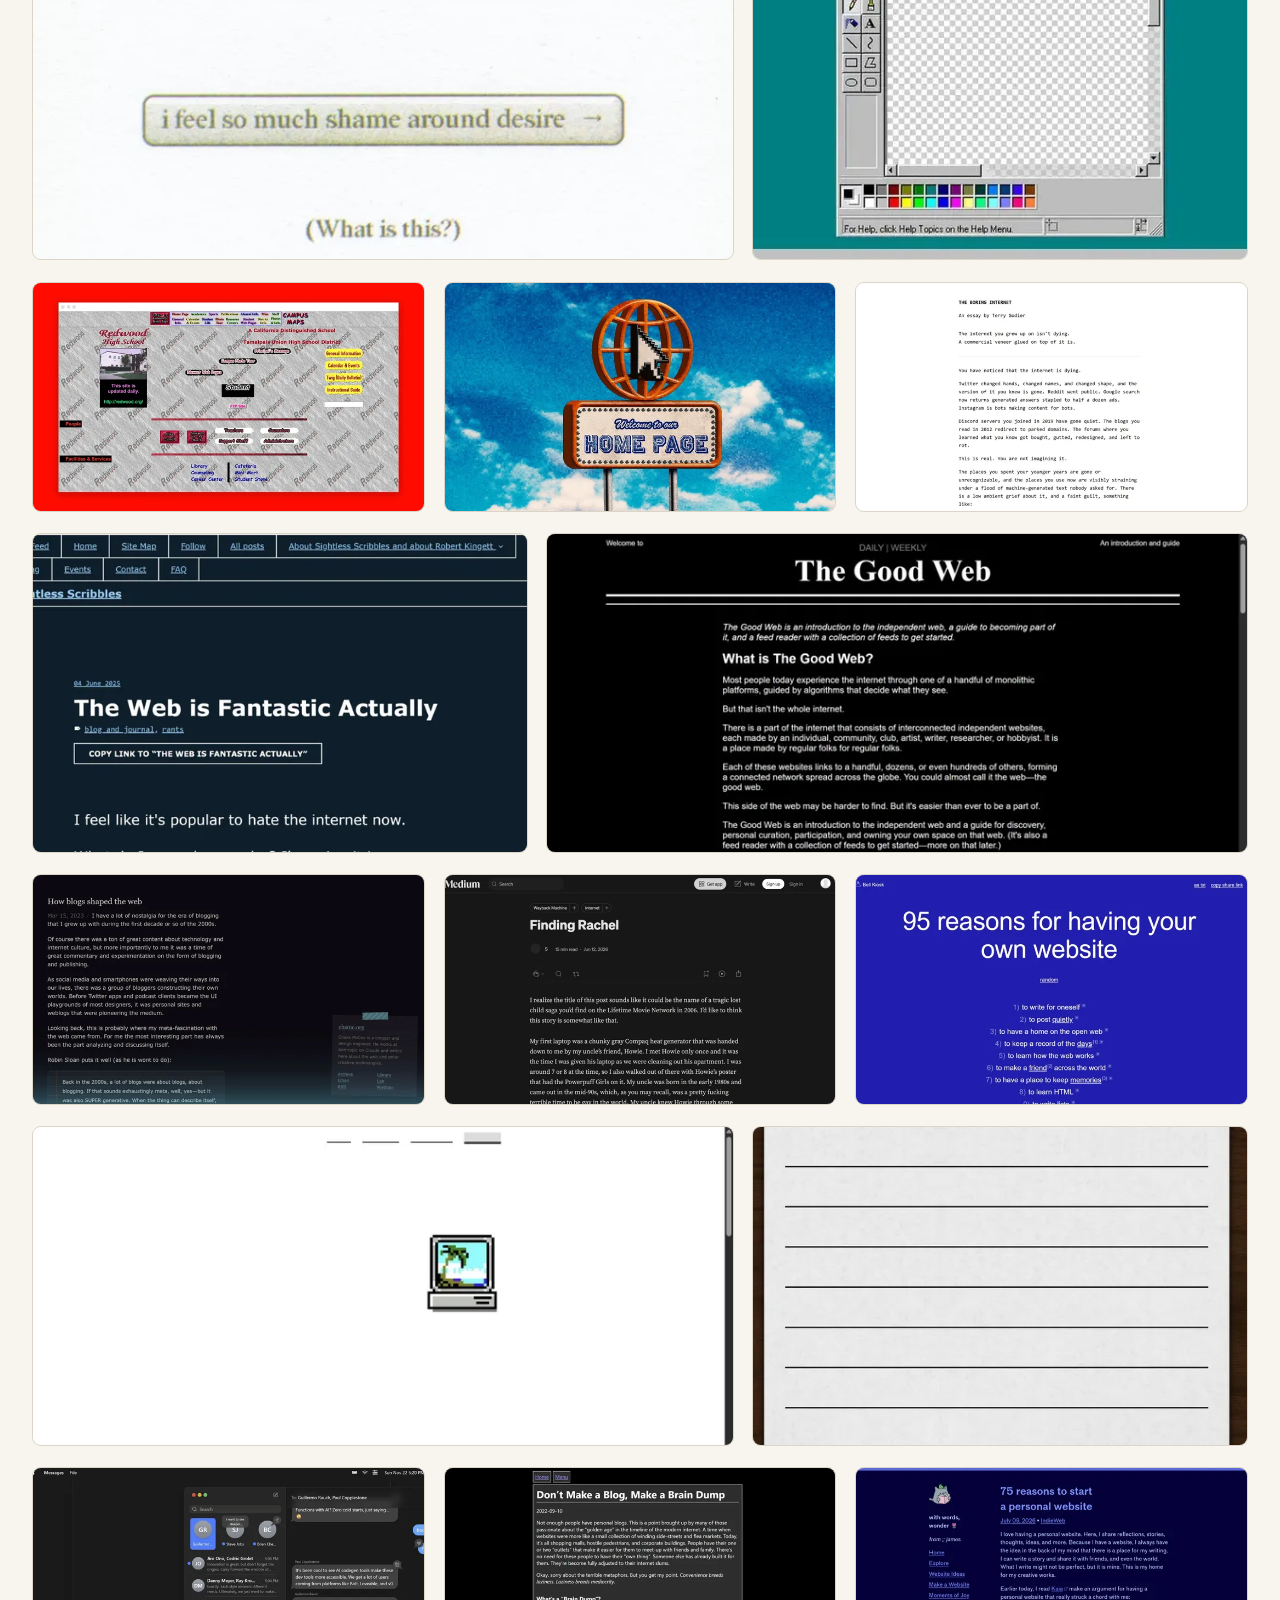
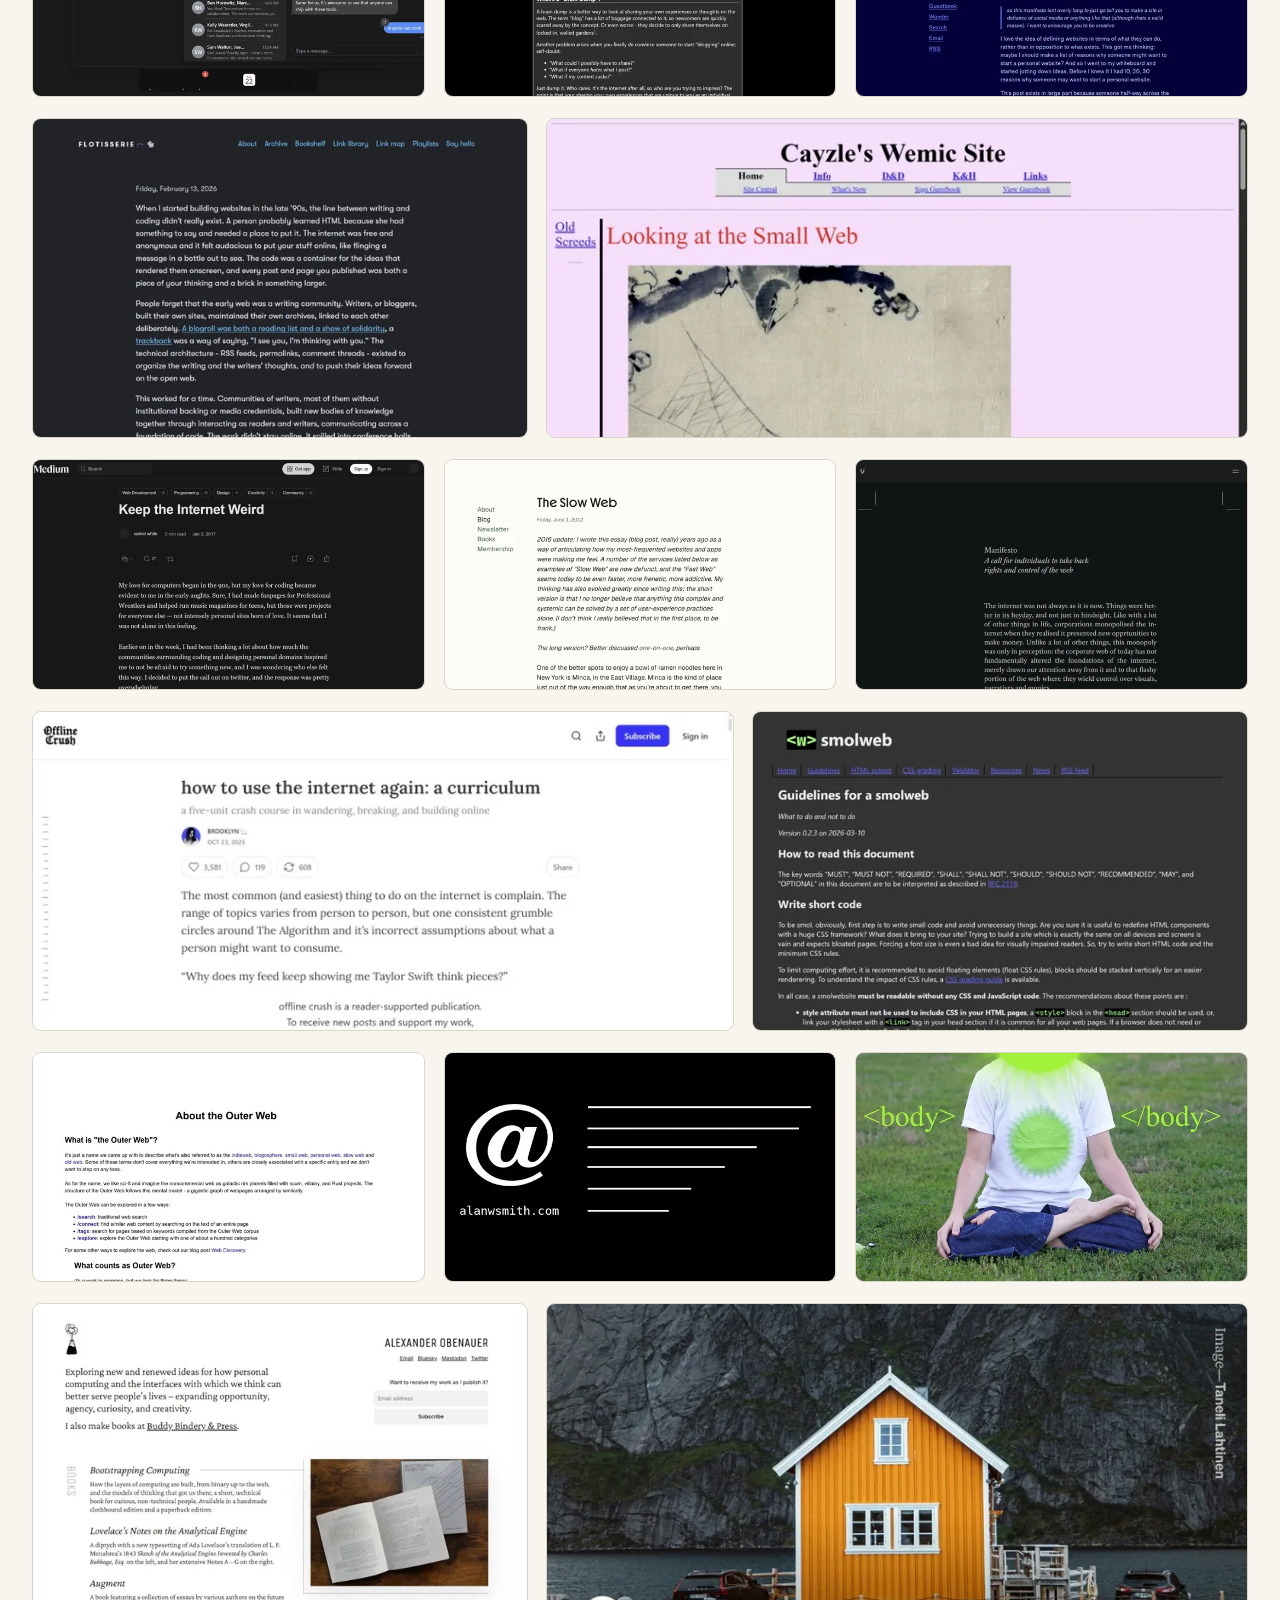
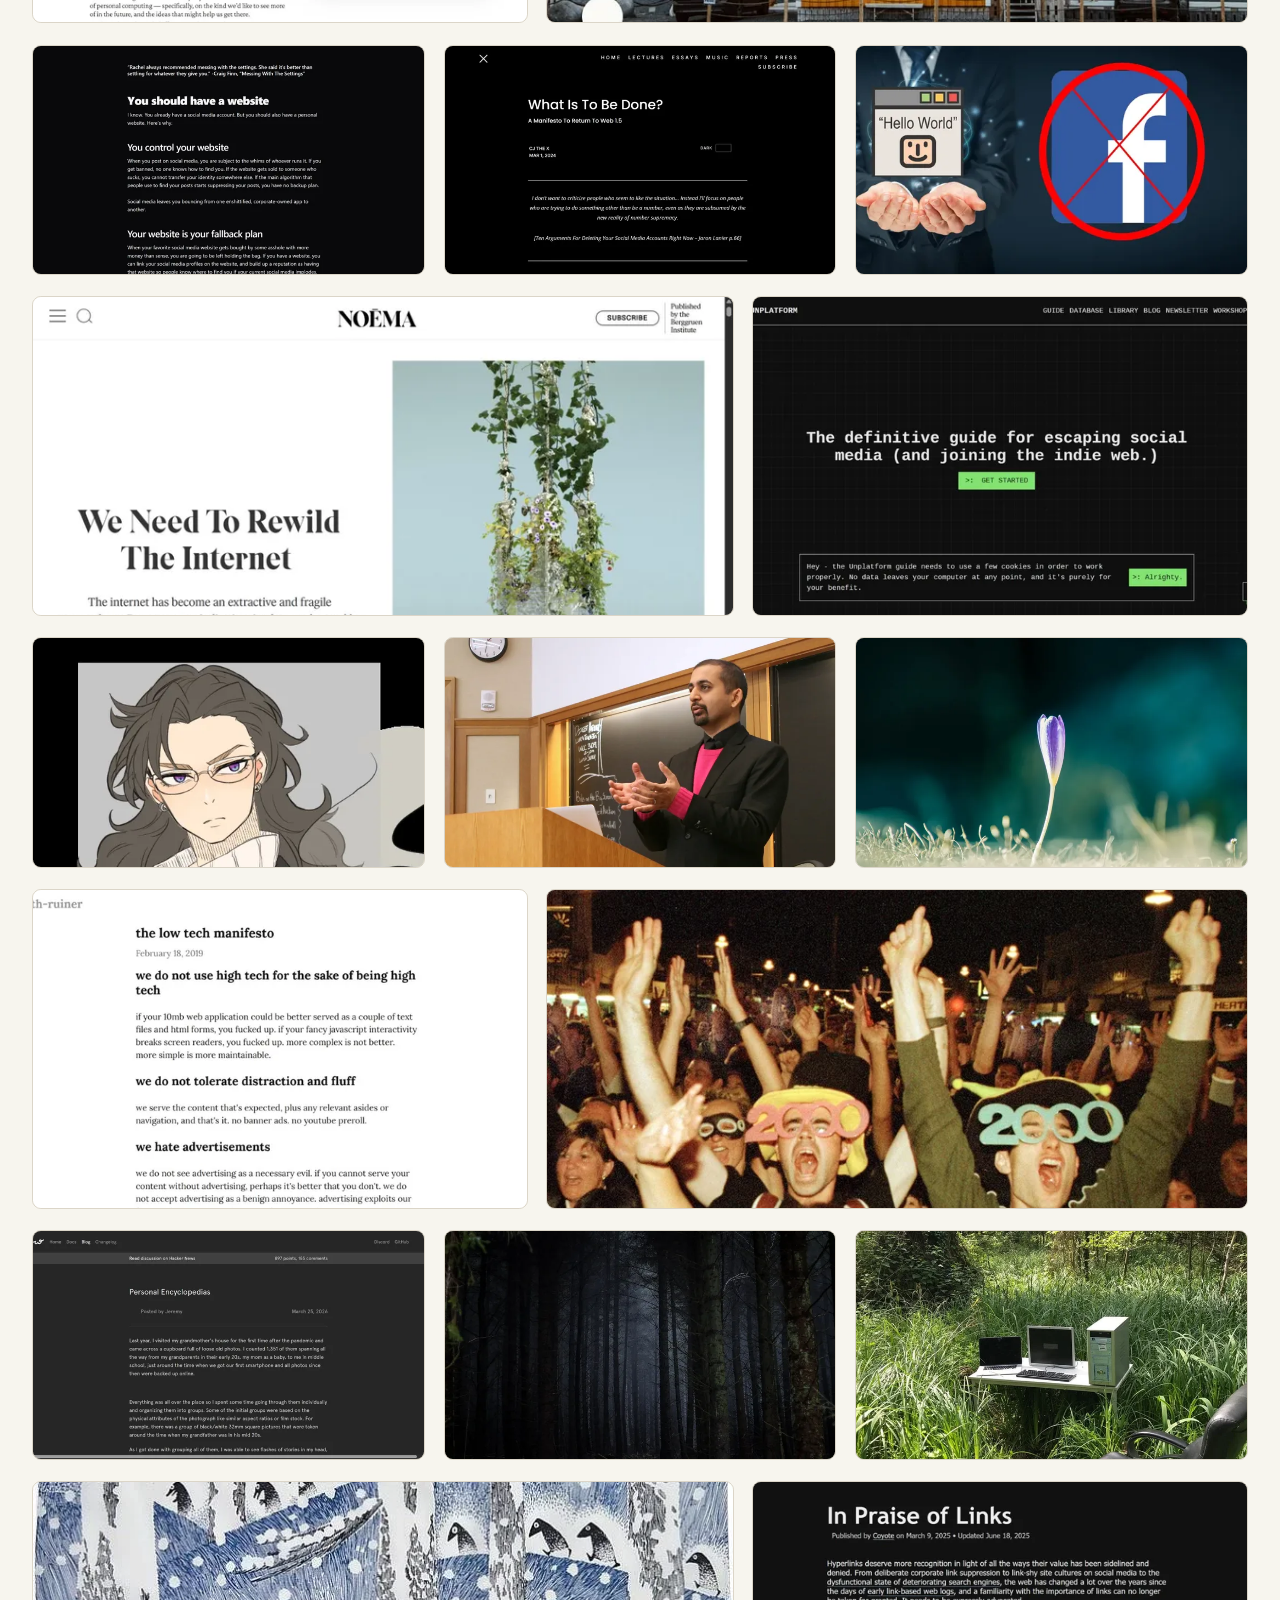
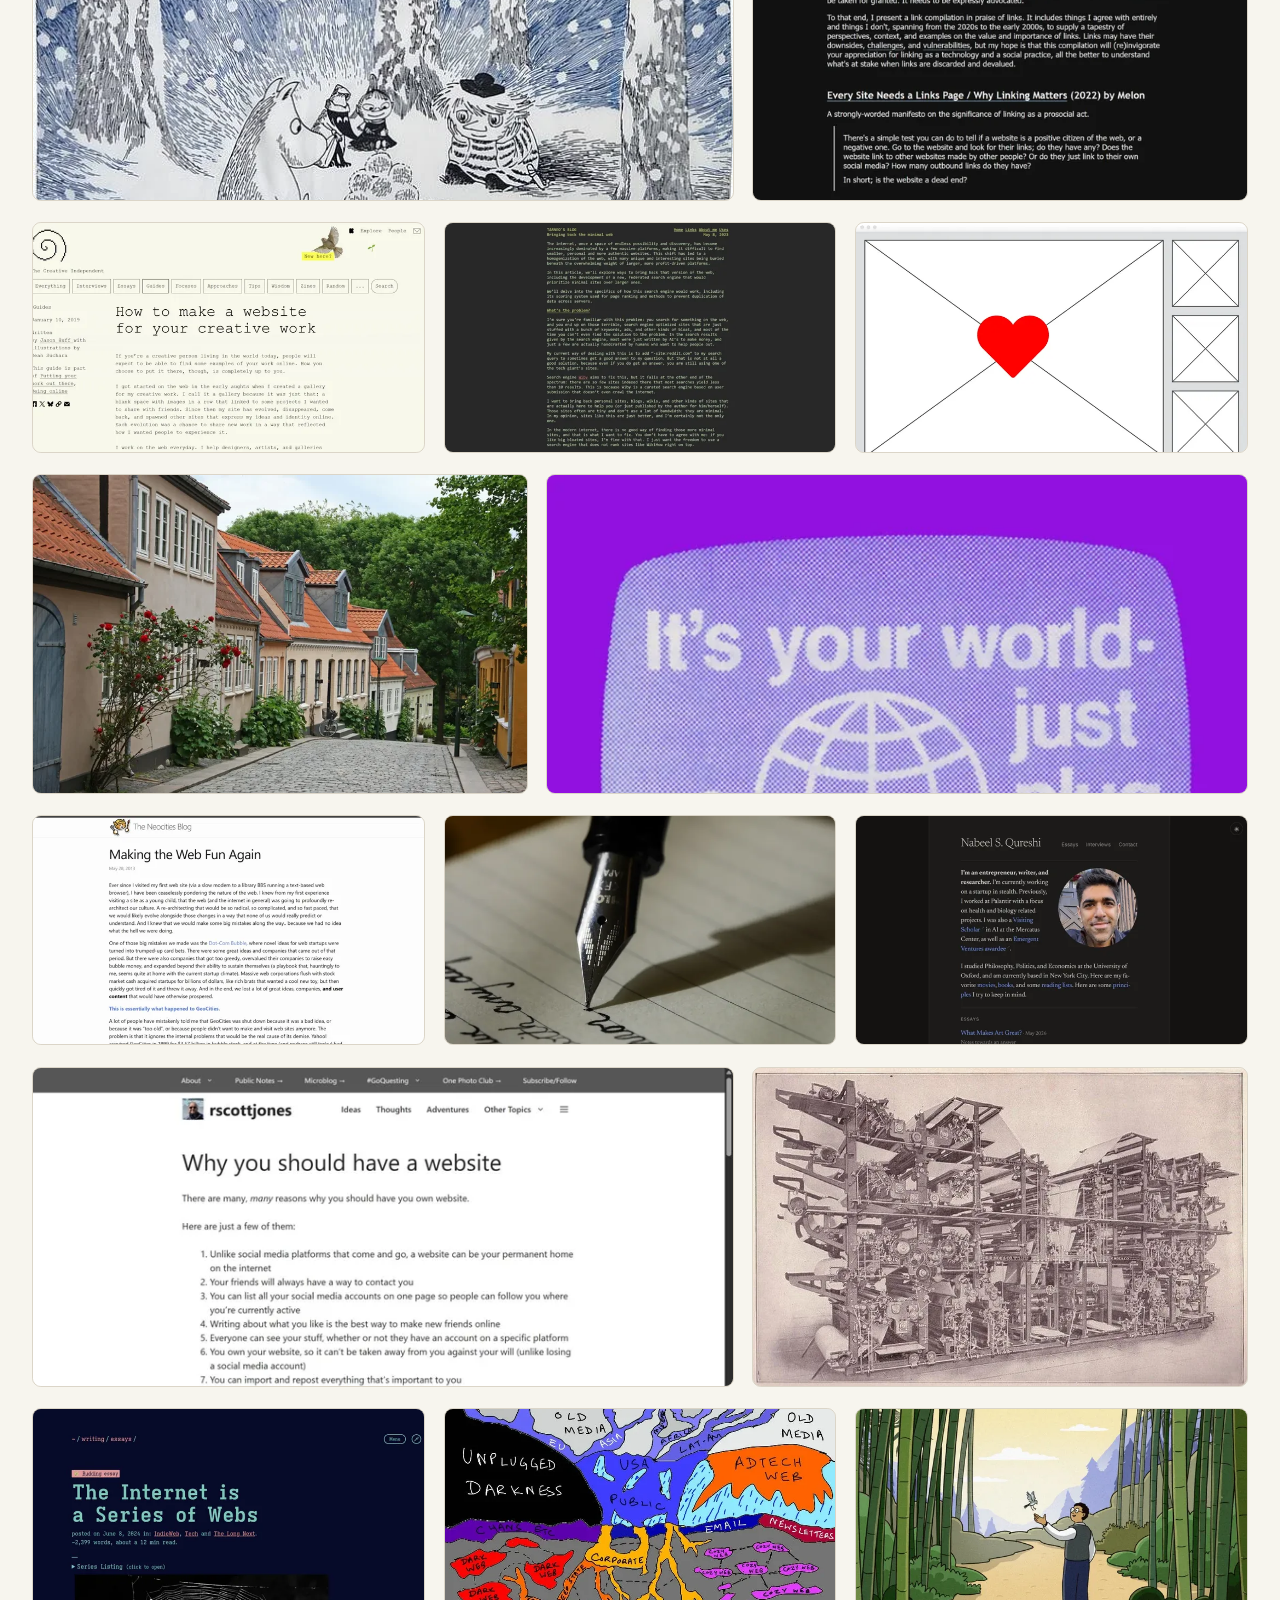
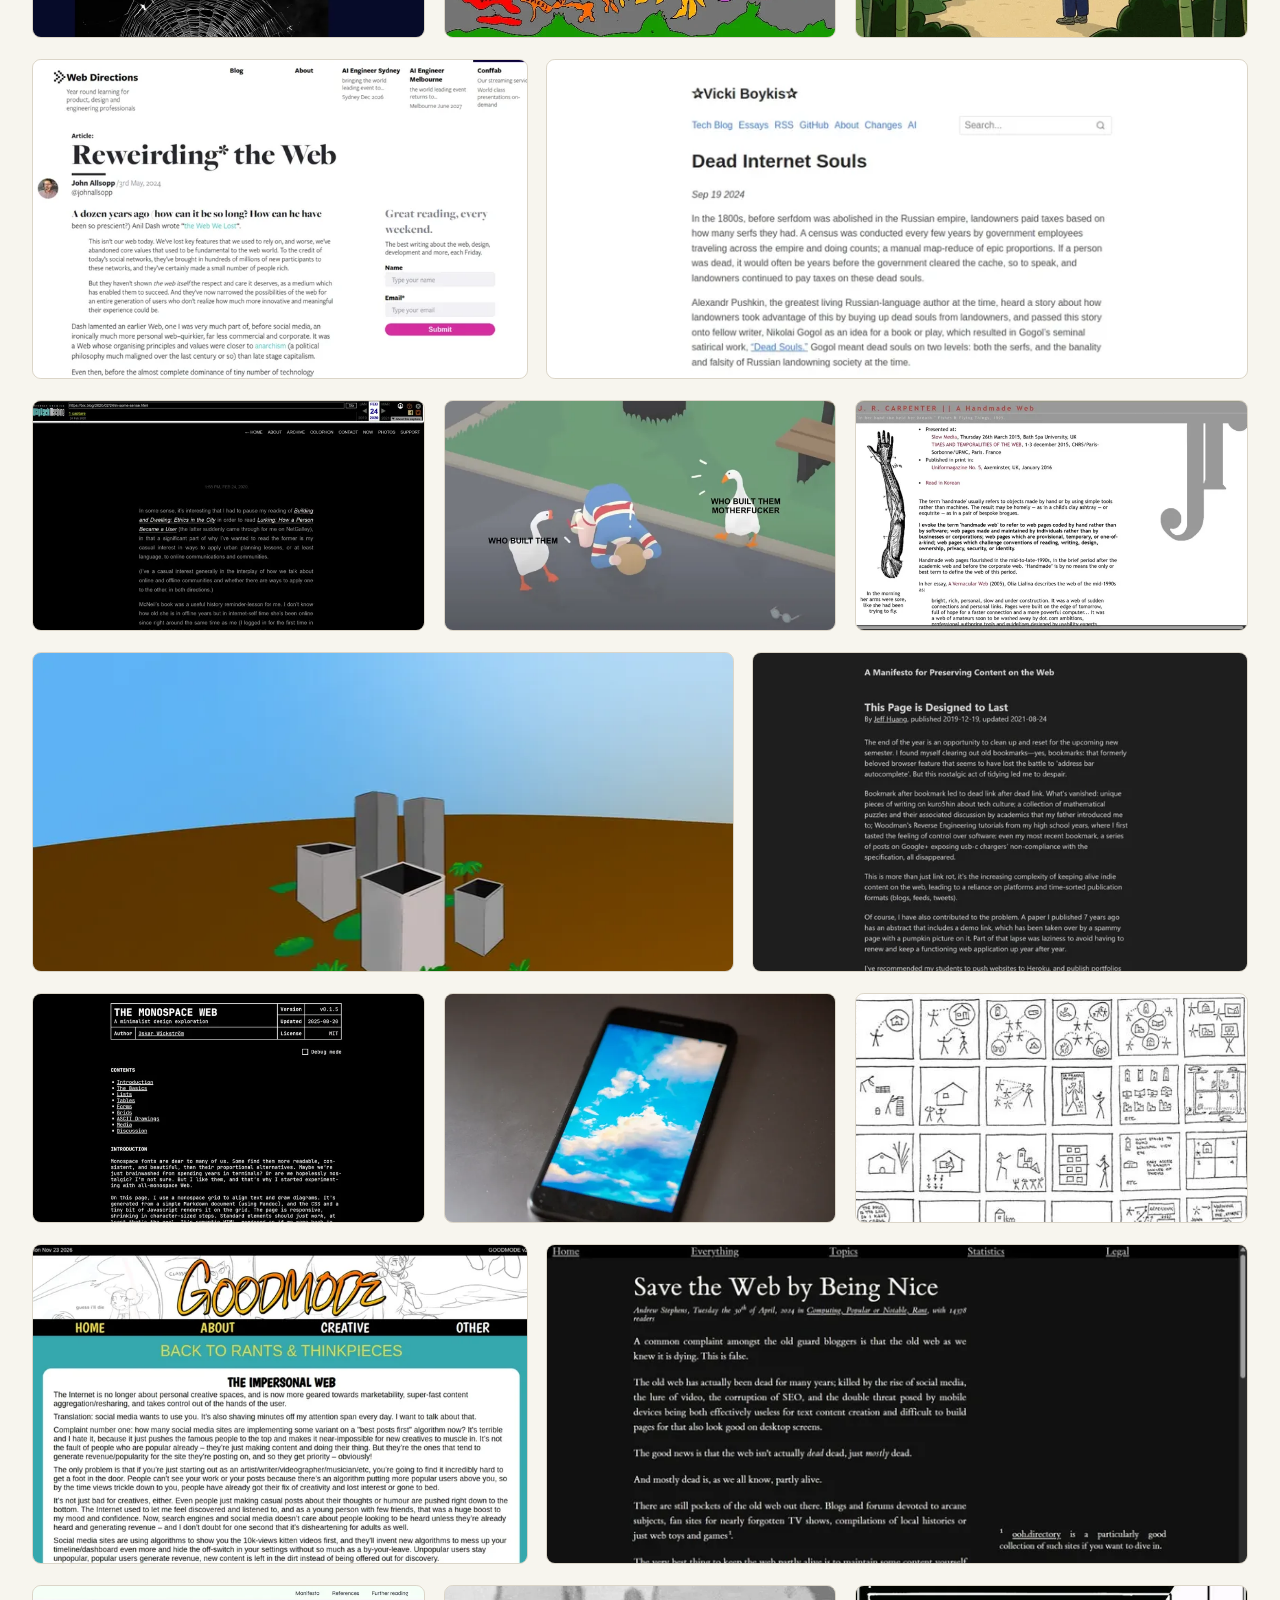
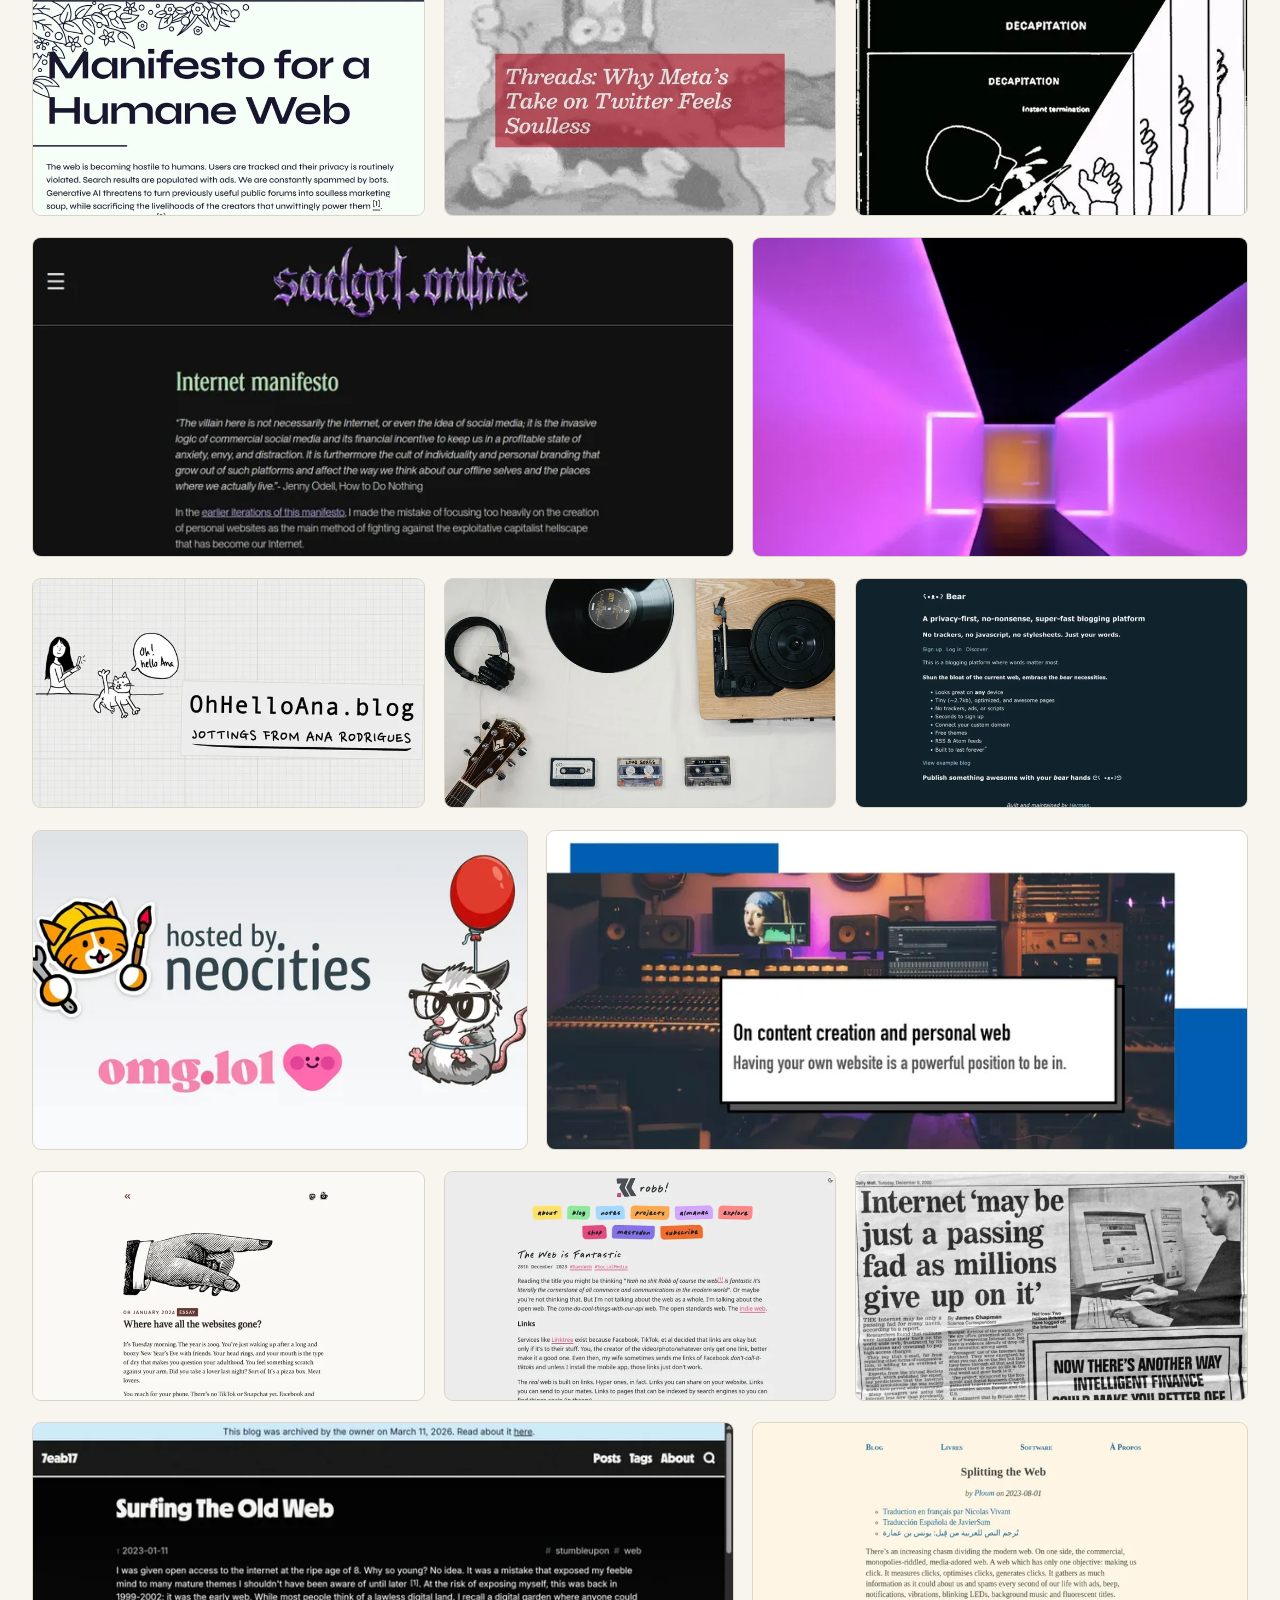
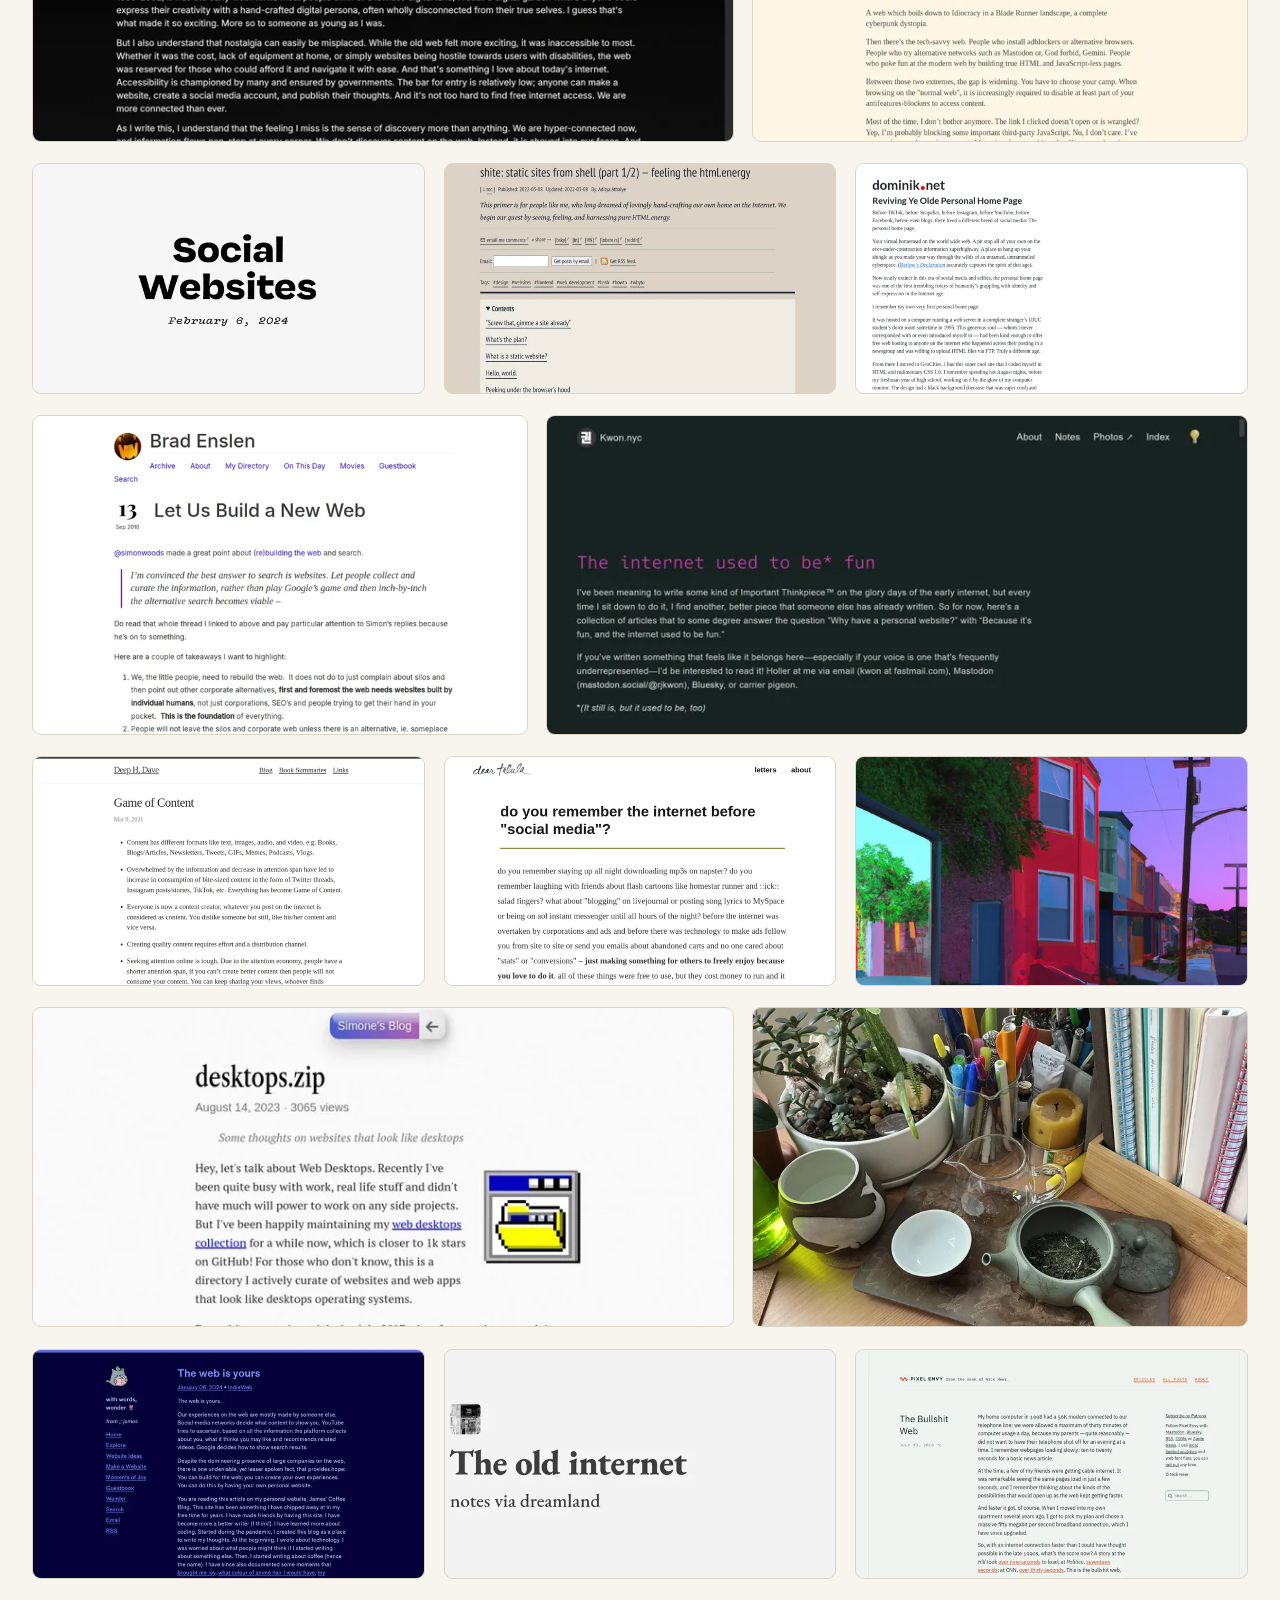
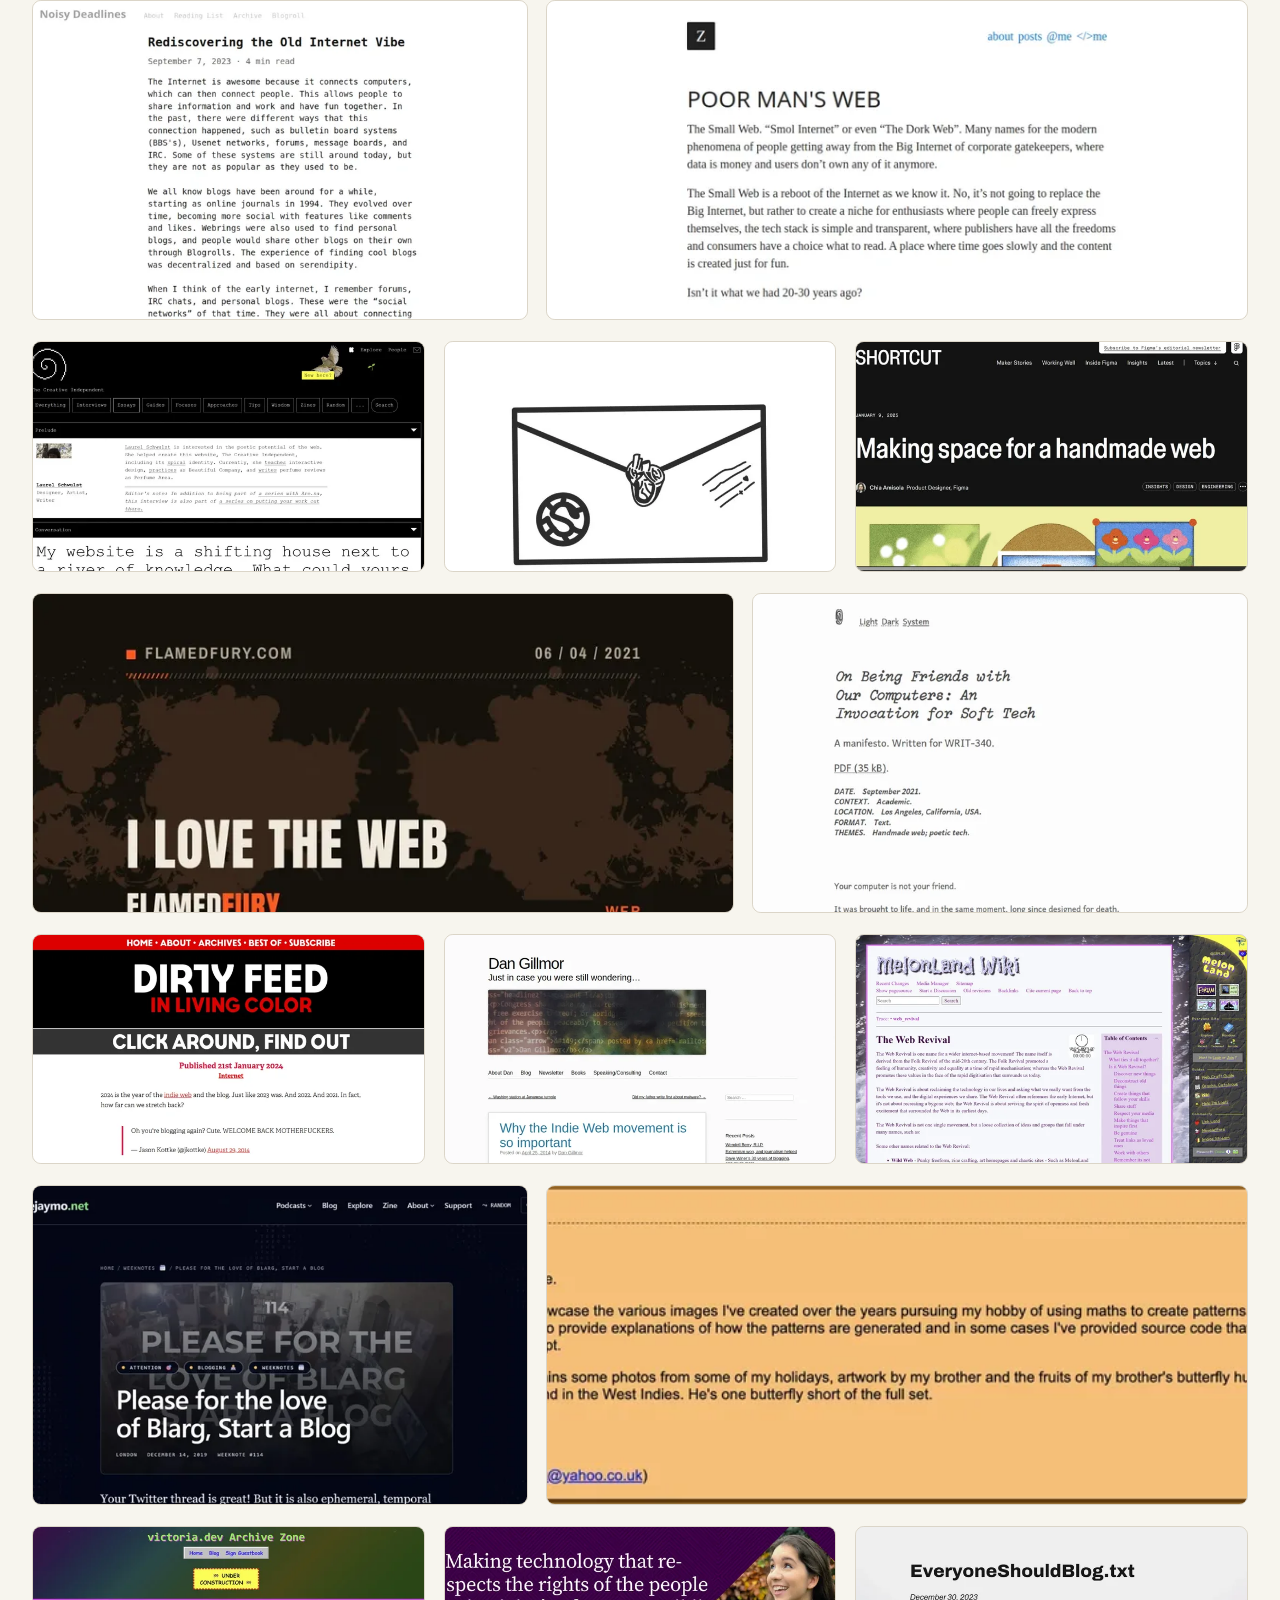
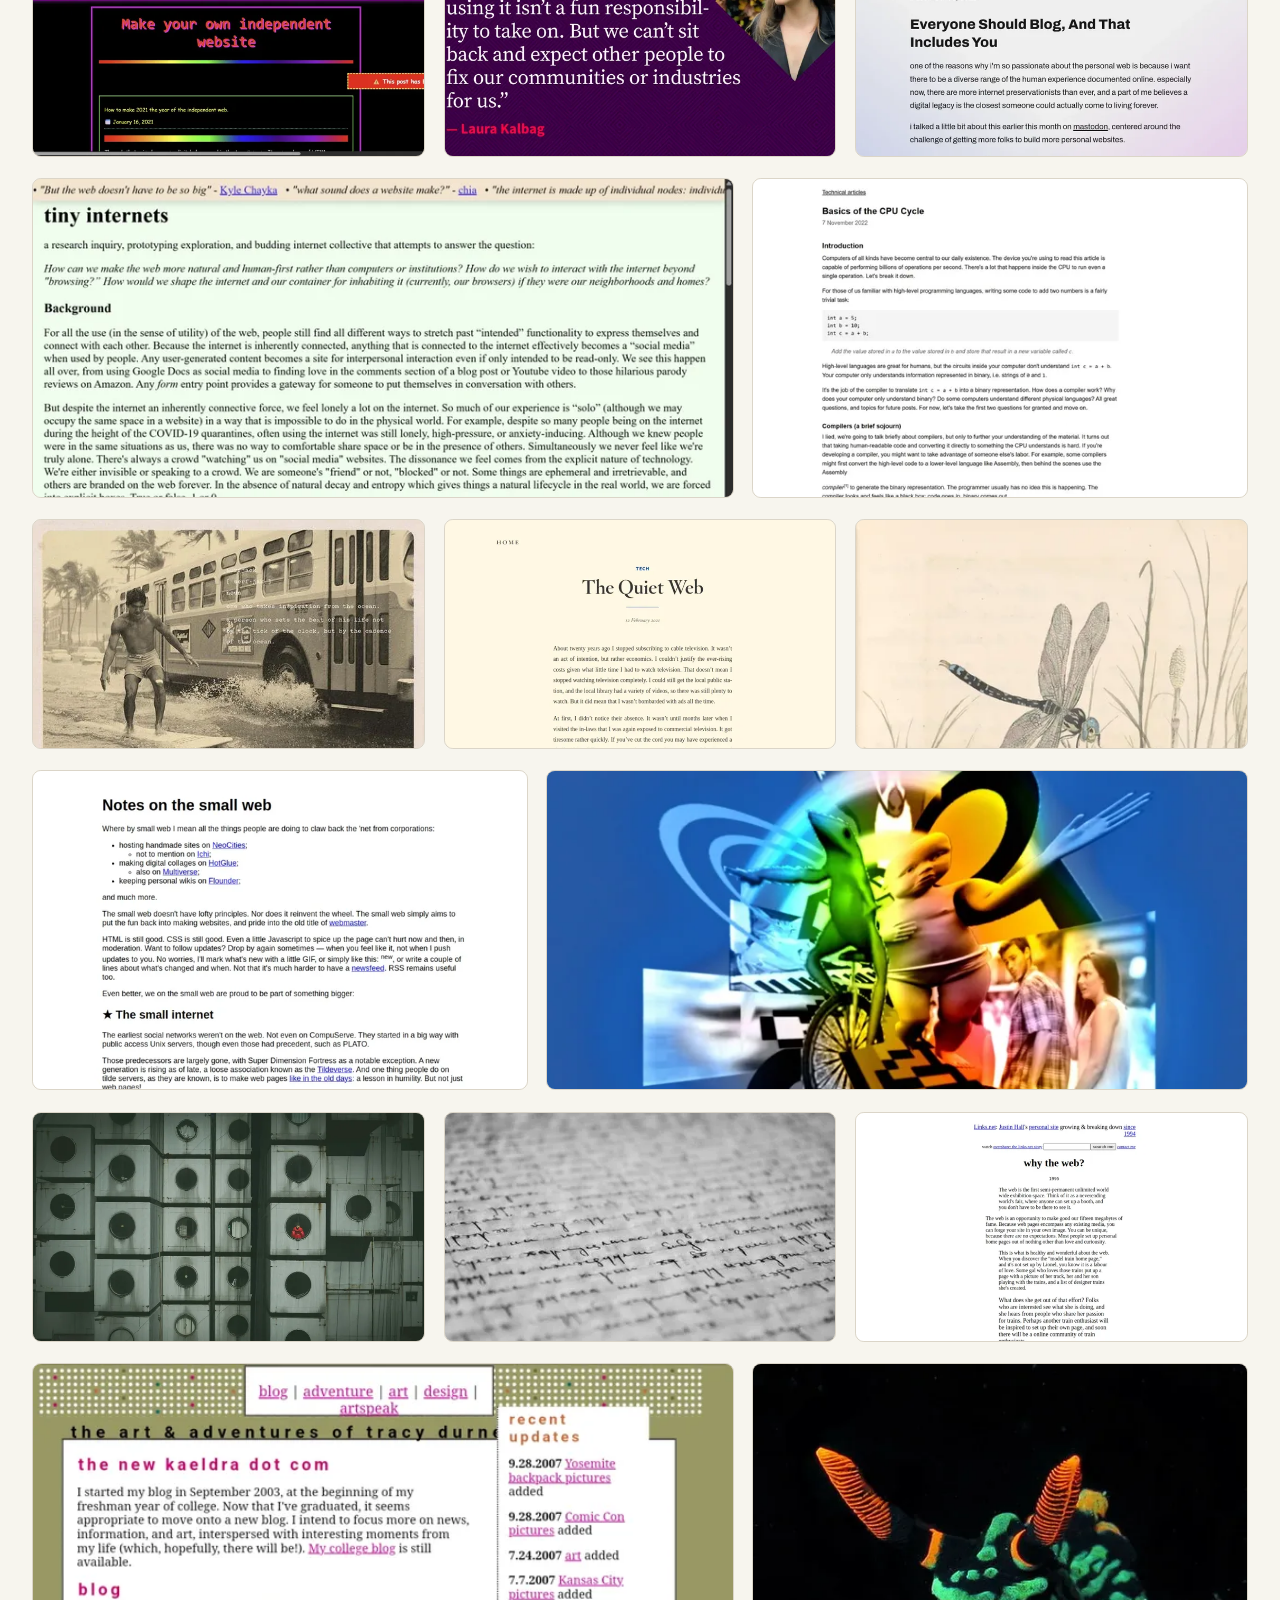
==== commit e8c10a4e: "Show personal-web card text on hover, and rename Bloom Scroll to Emaki With a mouse, each card's tit" ====
--- a/bloom-scroll/index.html
+++ b/bloom-scroll/index.html
@@ -6,7 +6,7 @@
   <meta name="description" content="A gallery of personal sites, public notebooks, and the handmade web.">
   <meta name="theme-color" content="#f7f5ee">
   <title>Personal Web Field Guide</title>
-  <link rel="stylesheet" href="style.css?v=gallery-feed">
+  <link rel="stylesheet" href="style.css?v=hover-text">
   <script src="data.js?v=unified-feed" defer></script>
   <script src="gallery.js?v=unified-feed" defer></script>
 </head>
--- a/bloom-scroll/style.css
+++ b/bloom-scroll/style.css
@@ -106,3 +106,15 @@
   .tile-info { padding-top: .44rem; }
 }
 @media (prefers-reduced-motion: reduce) { .tile-visual img { transition: none; } .tile-open:hover img { transform: none; } }
+
+/* With a mouse, a card's title and site stay hidden until you hover; touch screens keep them under the picture. */
+@media (hover: hover) and (pointer: fine) {
+  .tile-open { position: relative; }
+  .tile-info { position: absolute; left: 1px; right: 1px; bottom: 1px; padding: 2.4rem .85rem .7rem; border-radius: 0 0 .5rem .5rem; color: #fff; pointer-events: none; background: linear-gradient(#0000, #000000a8); opacity: 0; translate: 0 .4rem; transition: opacity .2s ease-out, translate .2s ease-out; }
+  .tile-domain { color: #ffffffcc; }
+  .tile-open:hover .tile-title { color: #fff; }
+  .tile:hover .tile-info, .tile-open:focus-visible .tile-info { opacity: 1; translate: 0 0; }
+  .tile-save { opacity: 0; transition: opacity .2s ease-out; }
+  .tile:hover .tile-save, .tile-save:focus-visible, .tile-save[aria-pressed="true"] { opacity: 1; }
+}
+@media (prefers-reduced-motion: reduce) { .tile-info, .tile-save { transition: none !important; } }
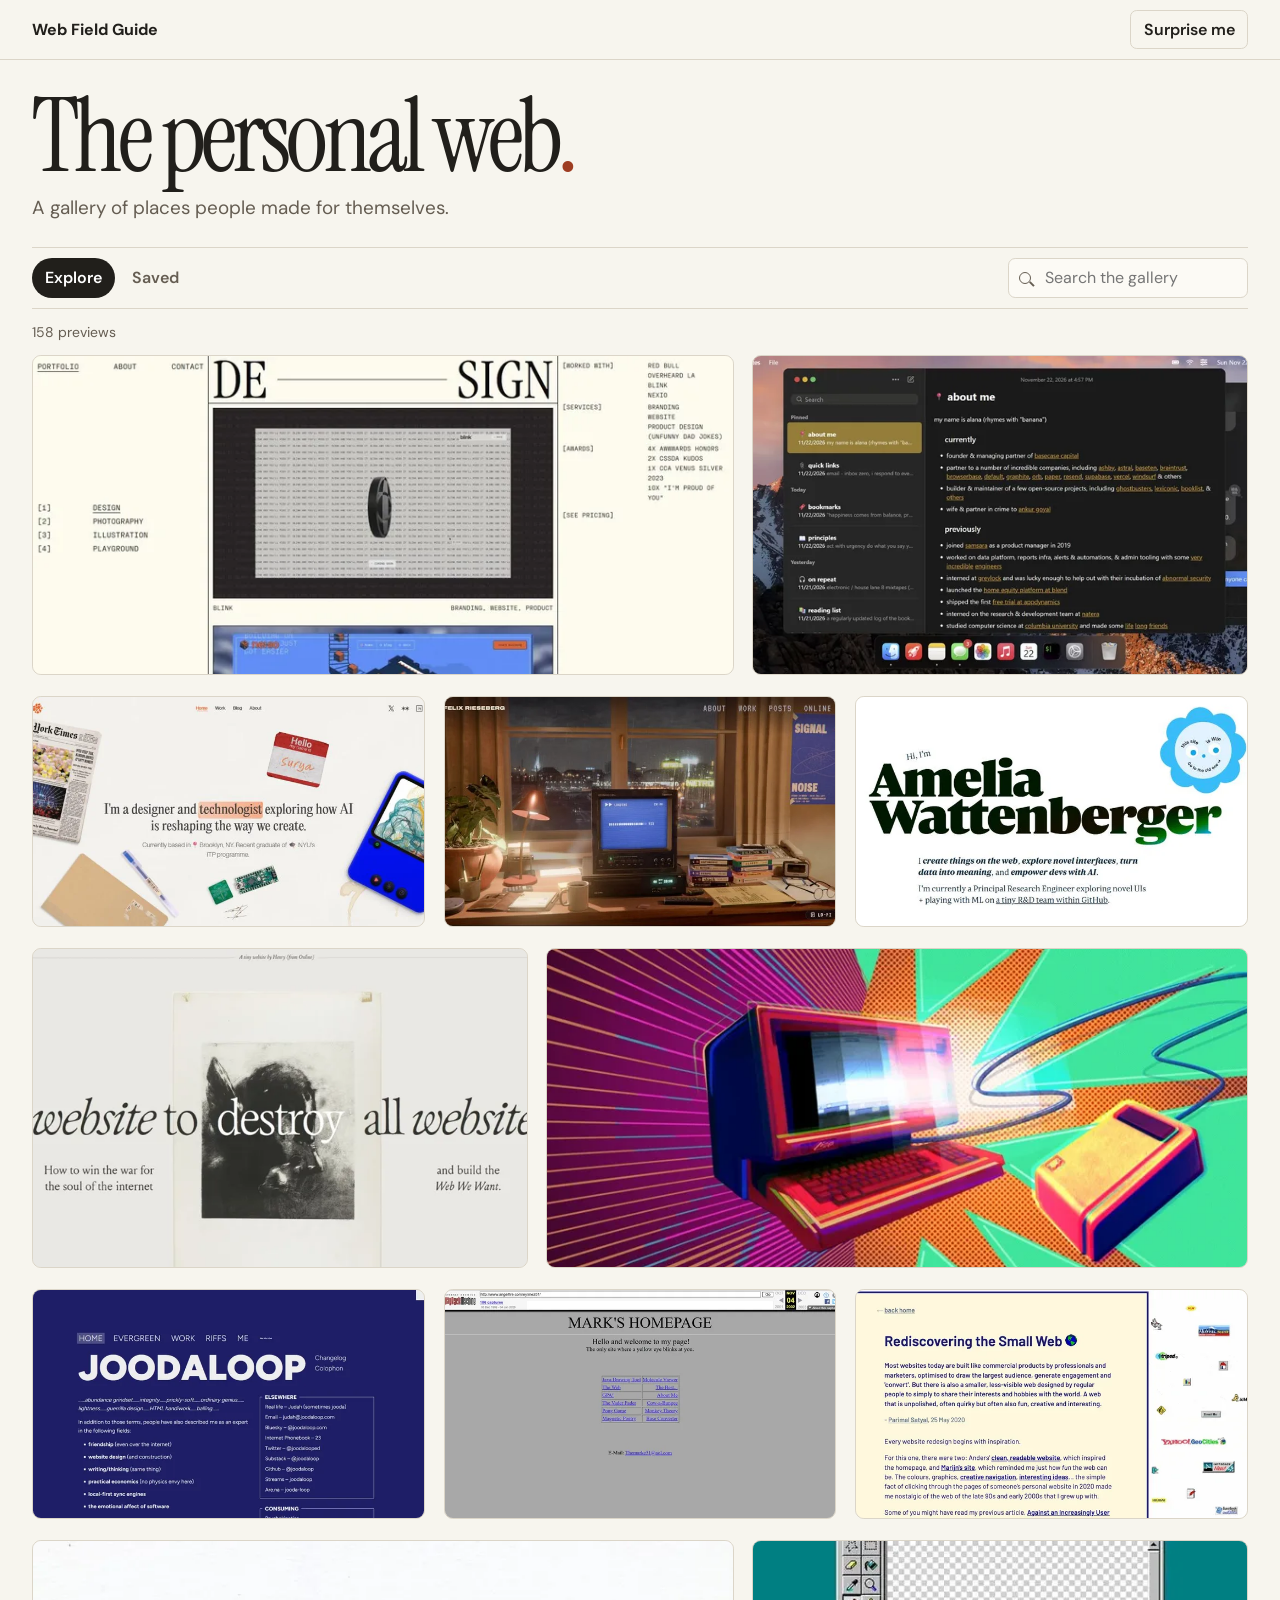
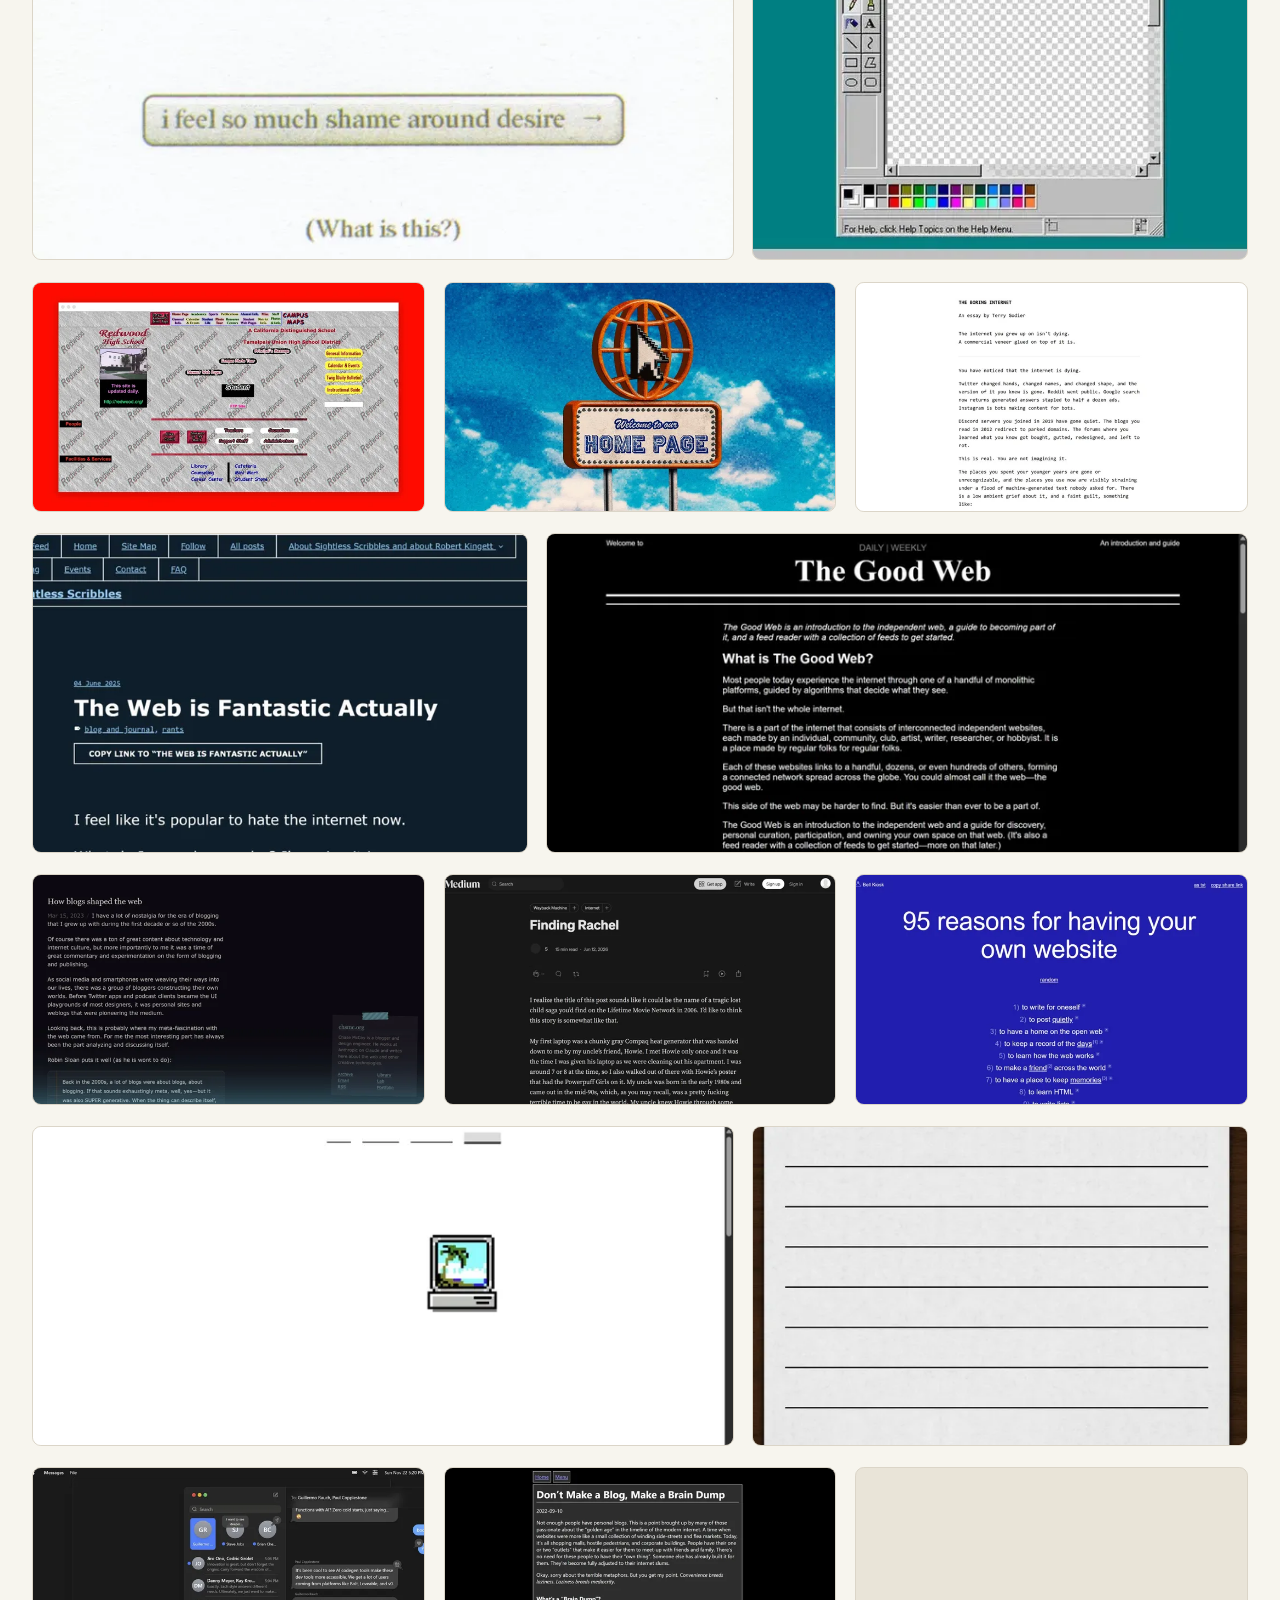
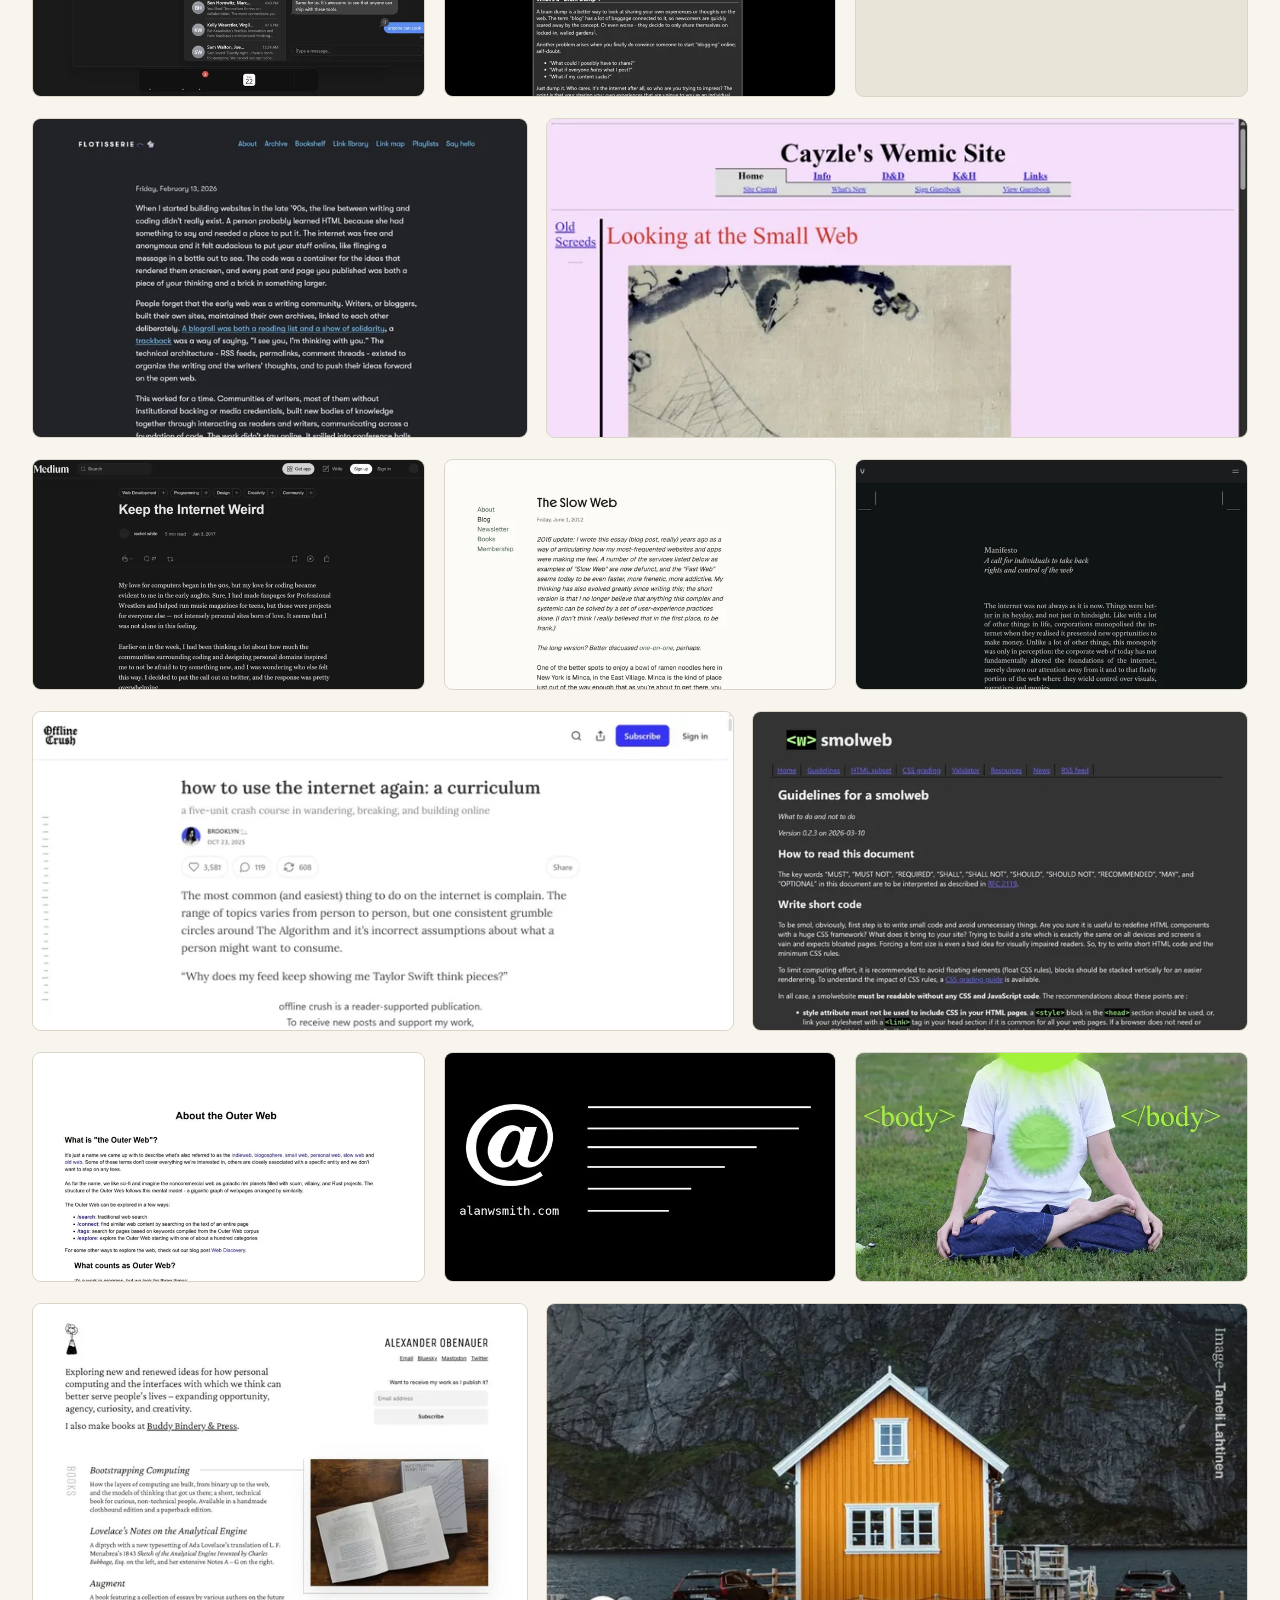
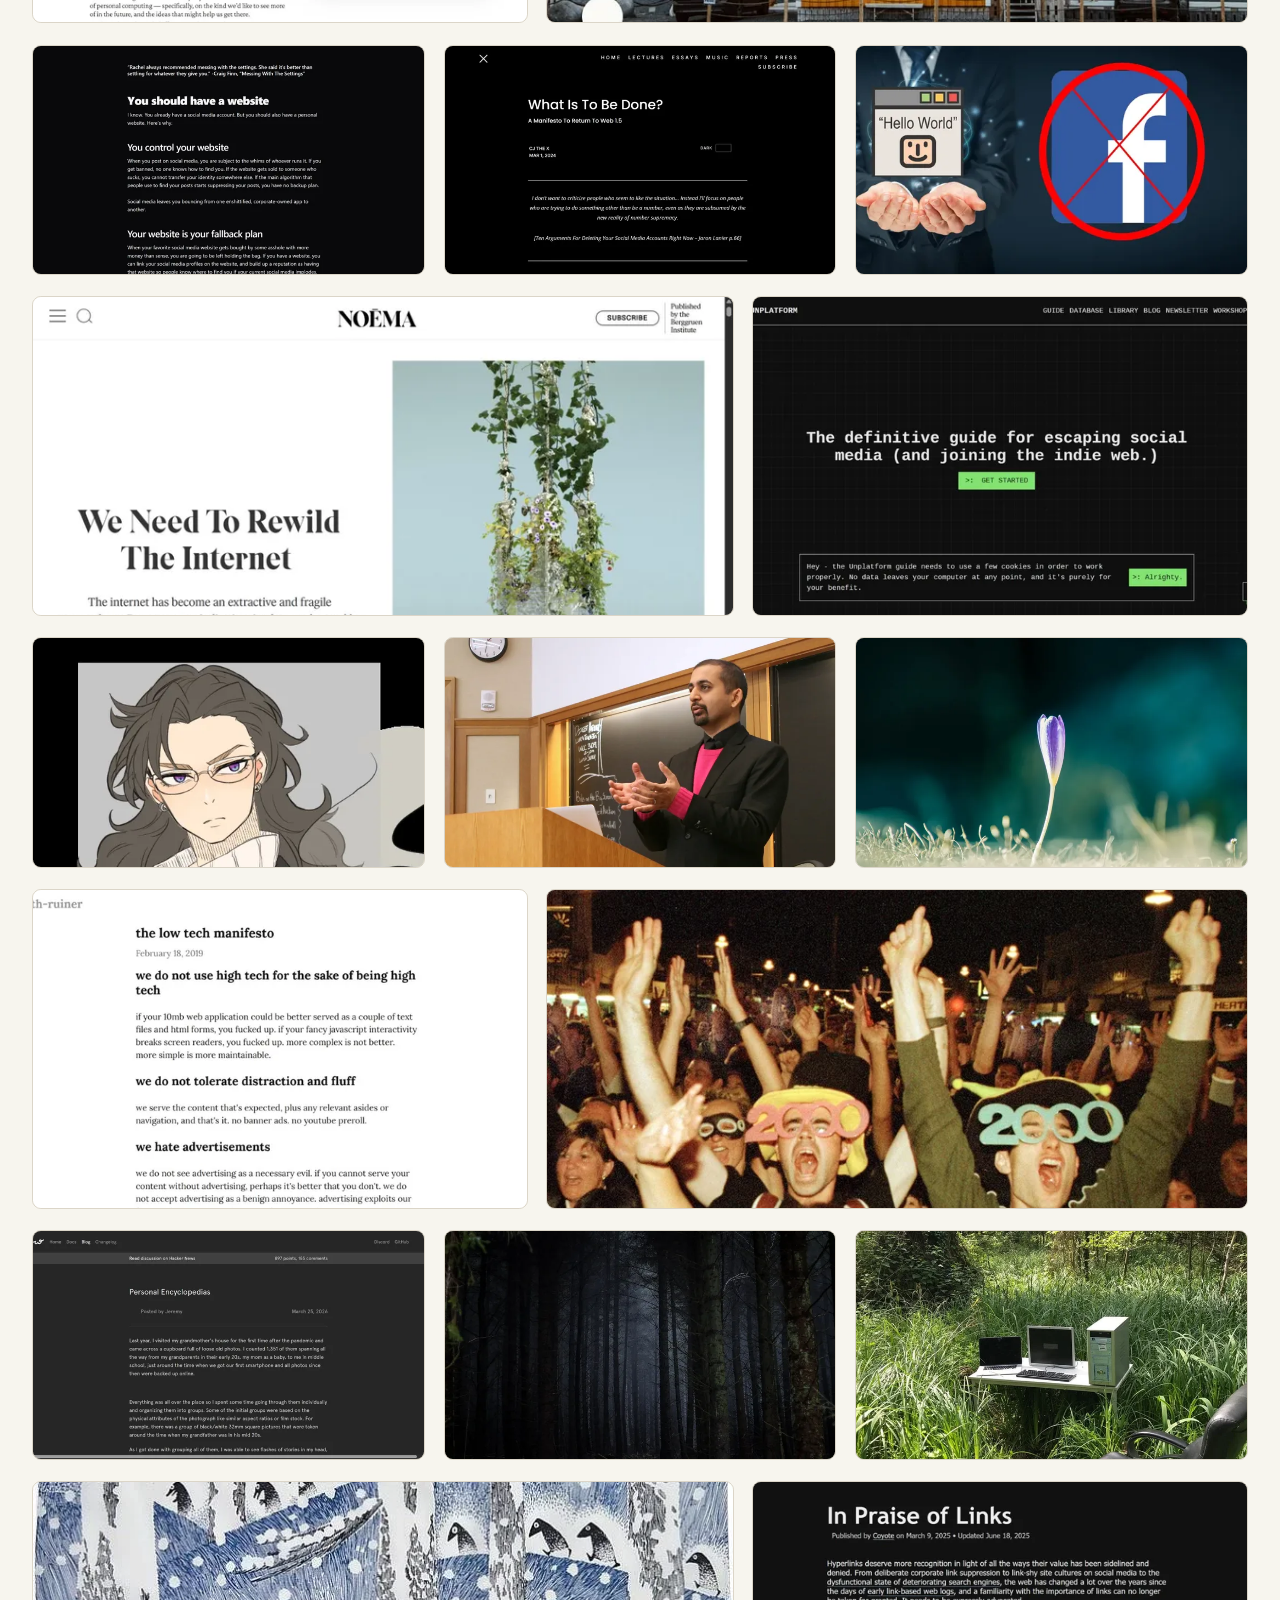
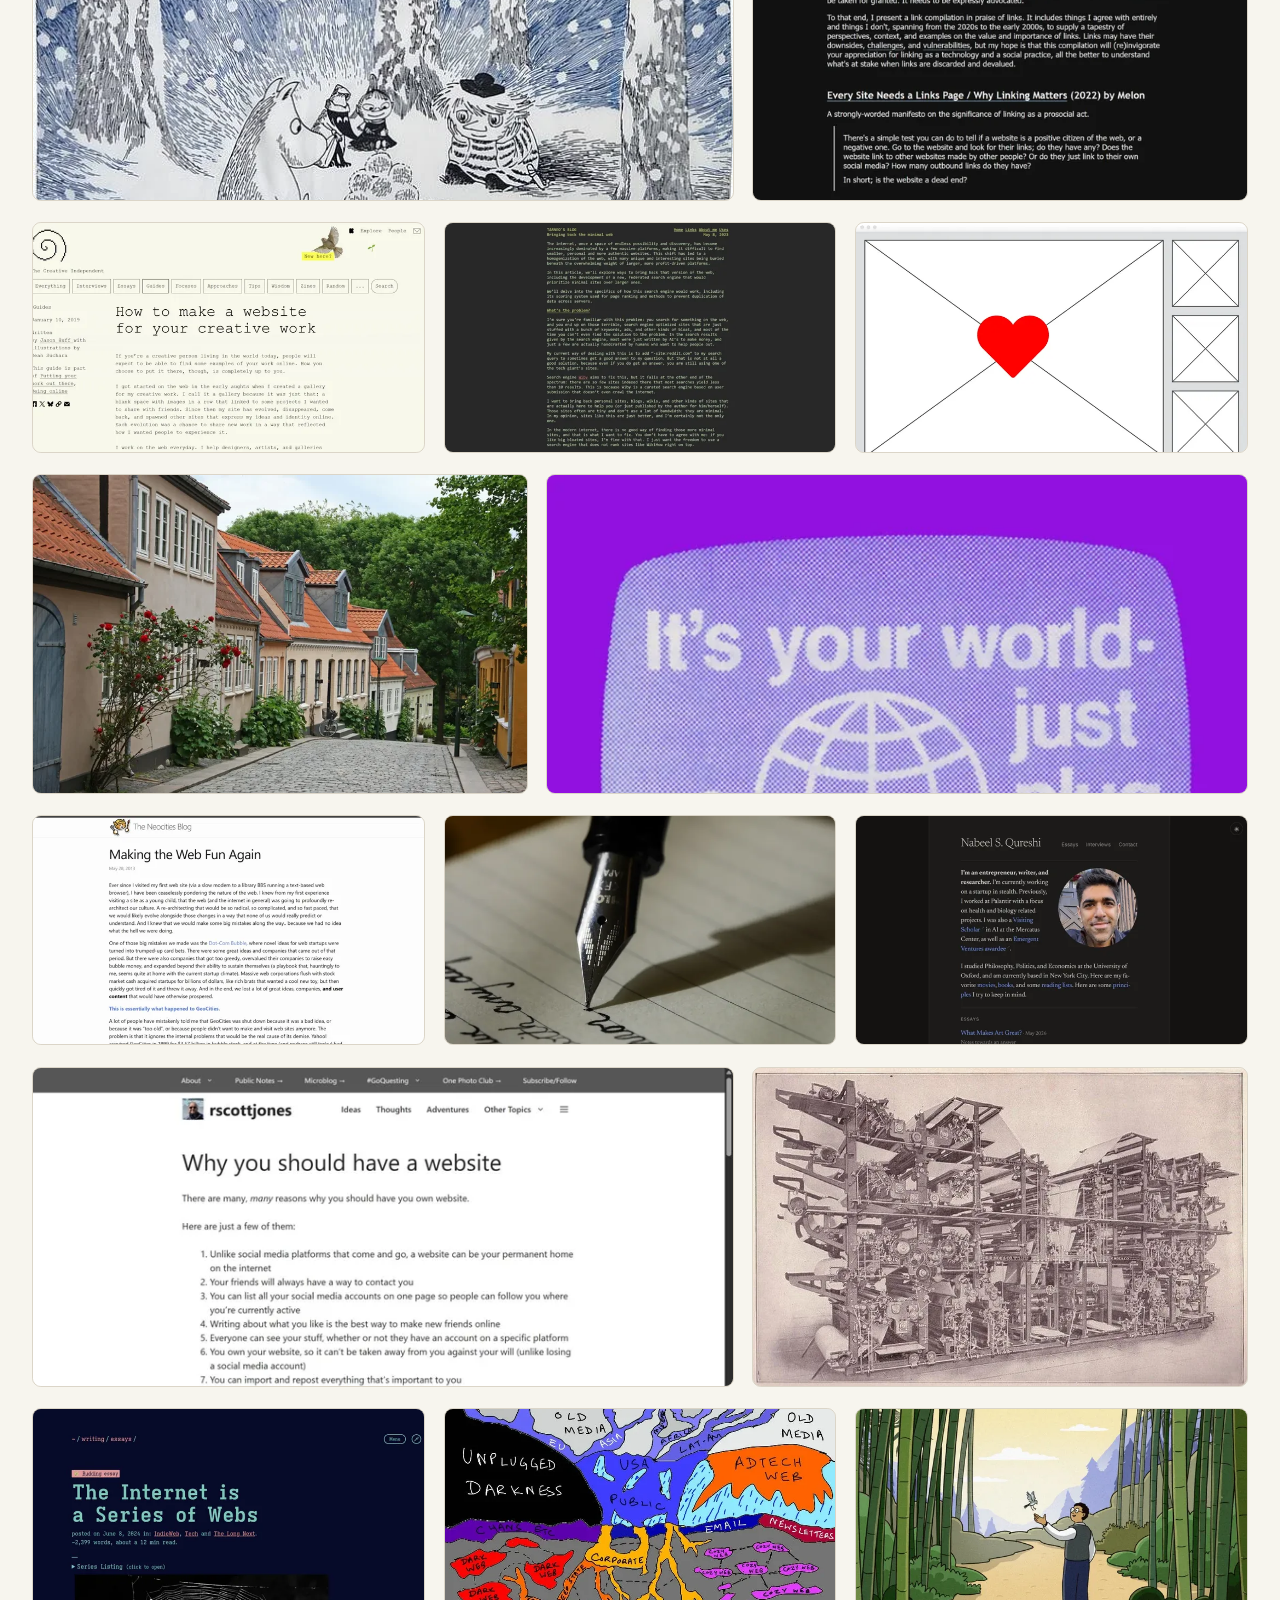
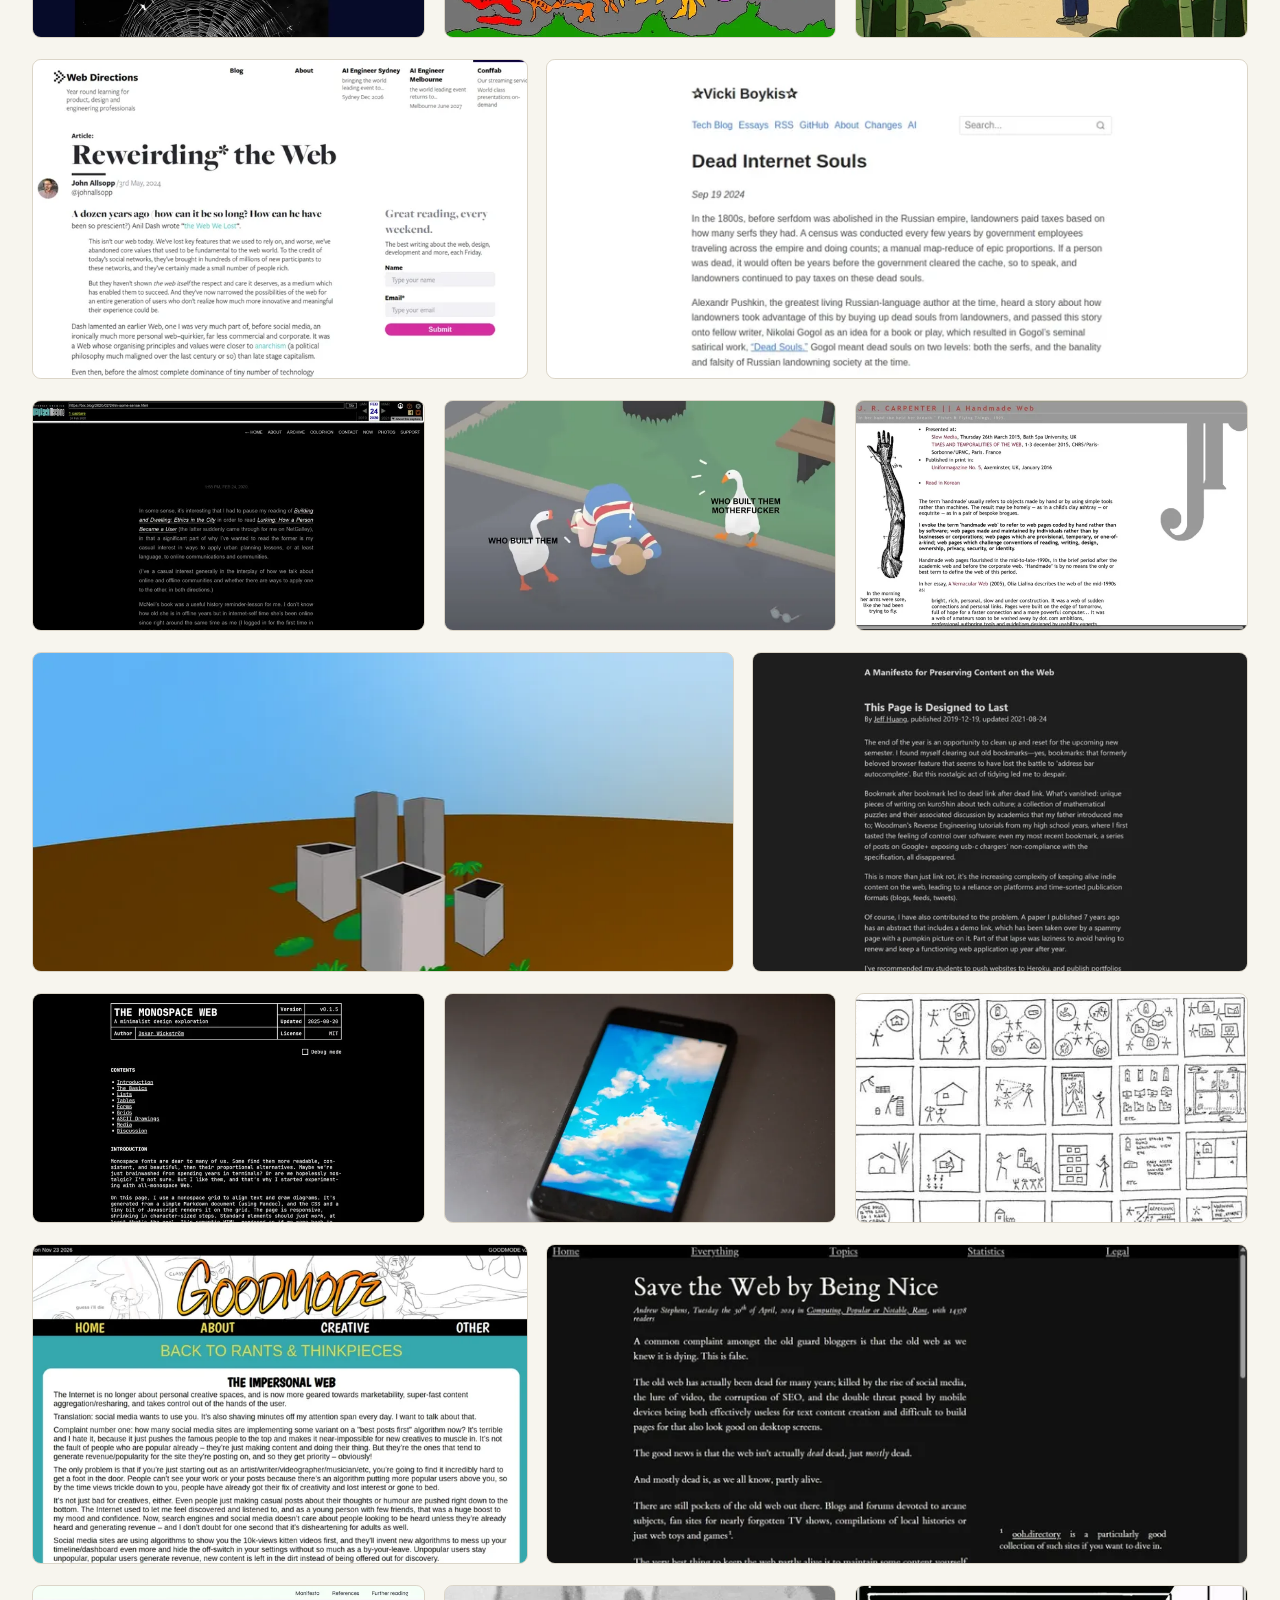
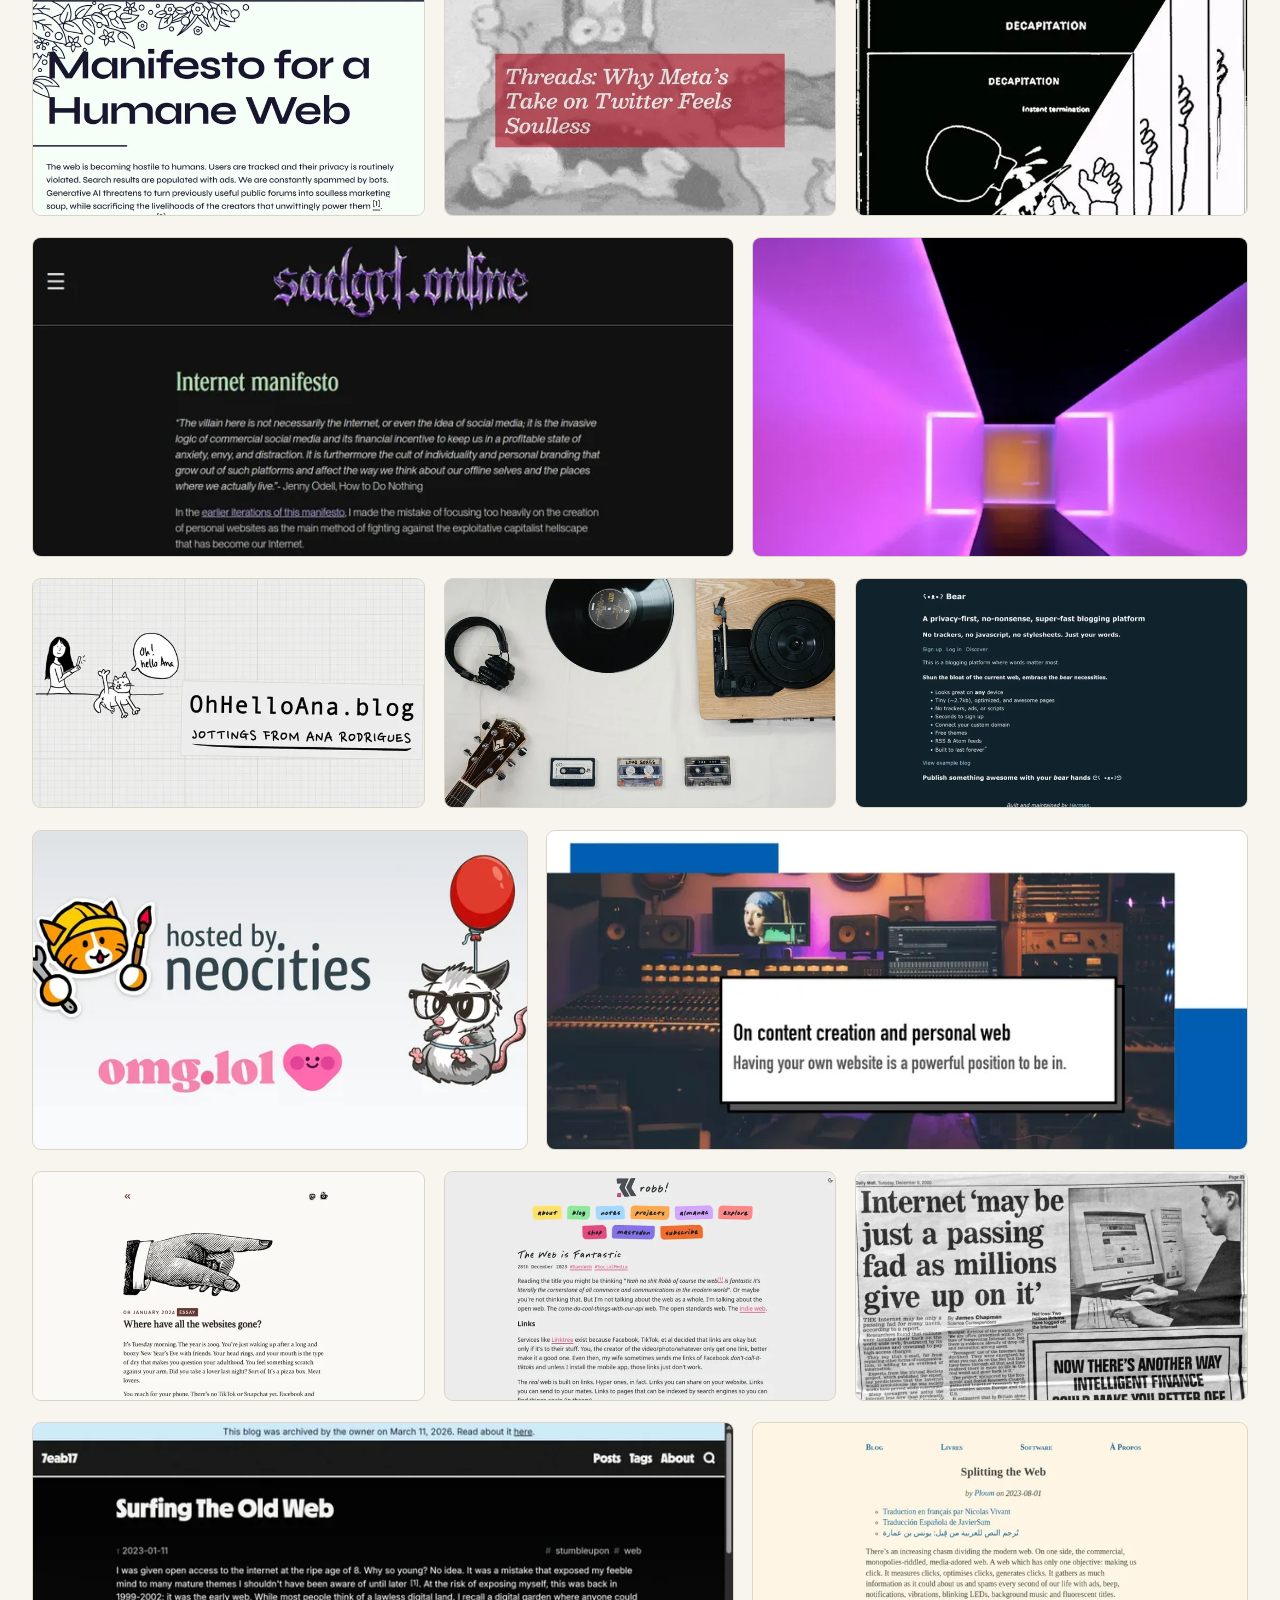
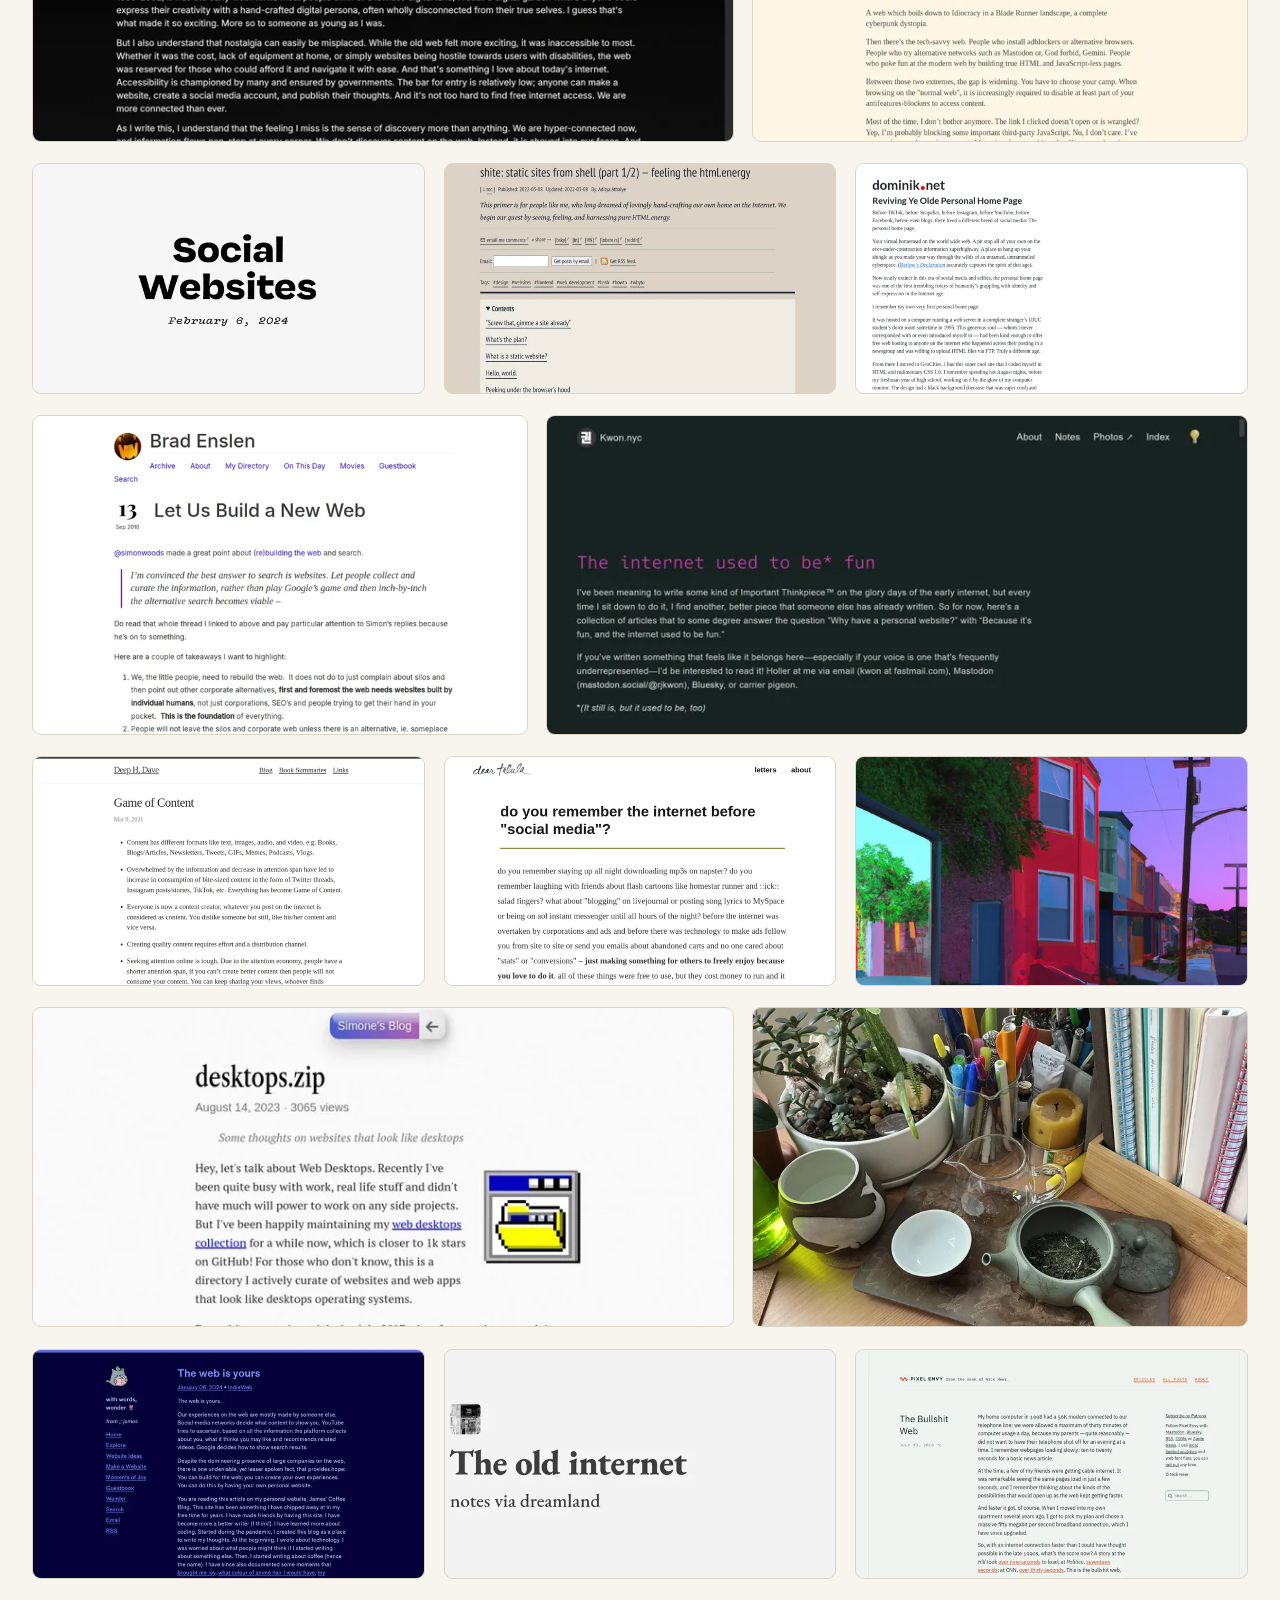
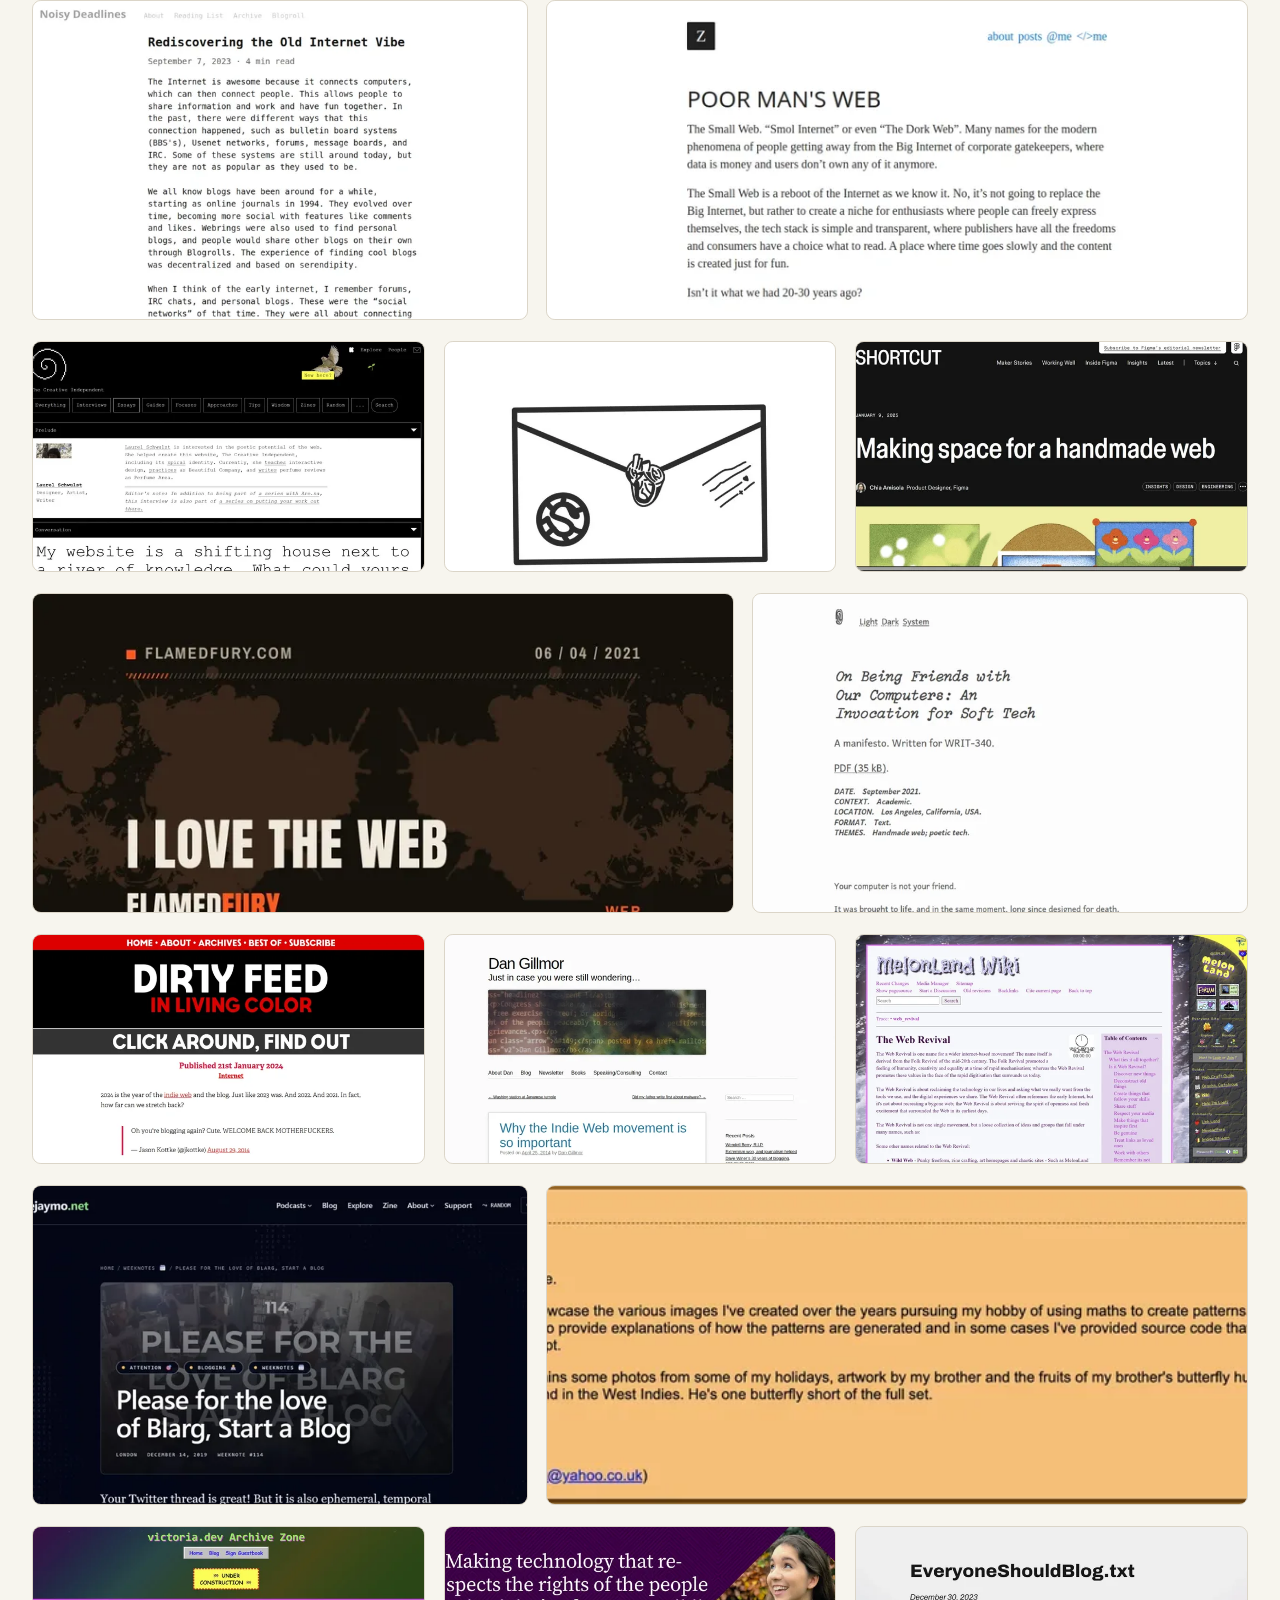
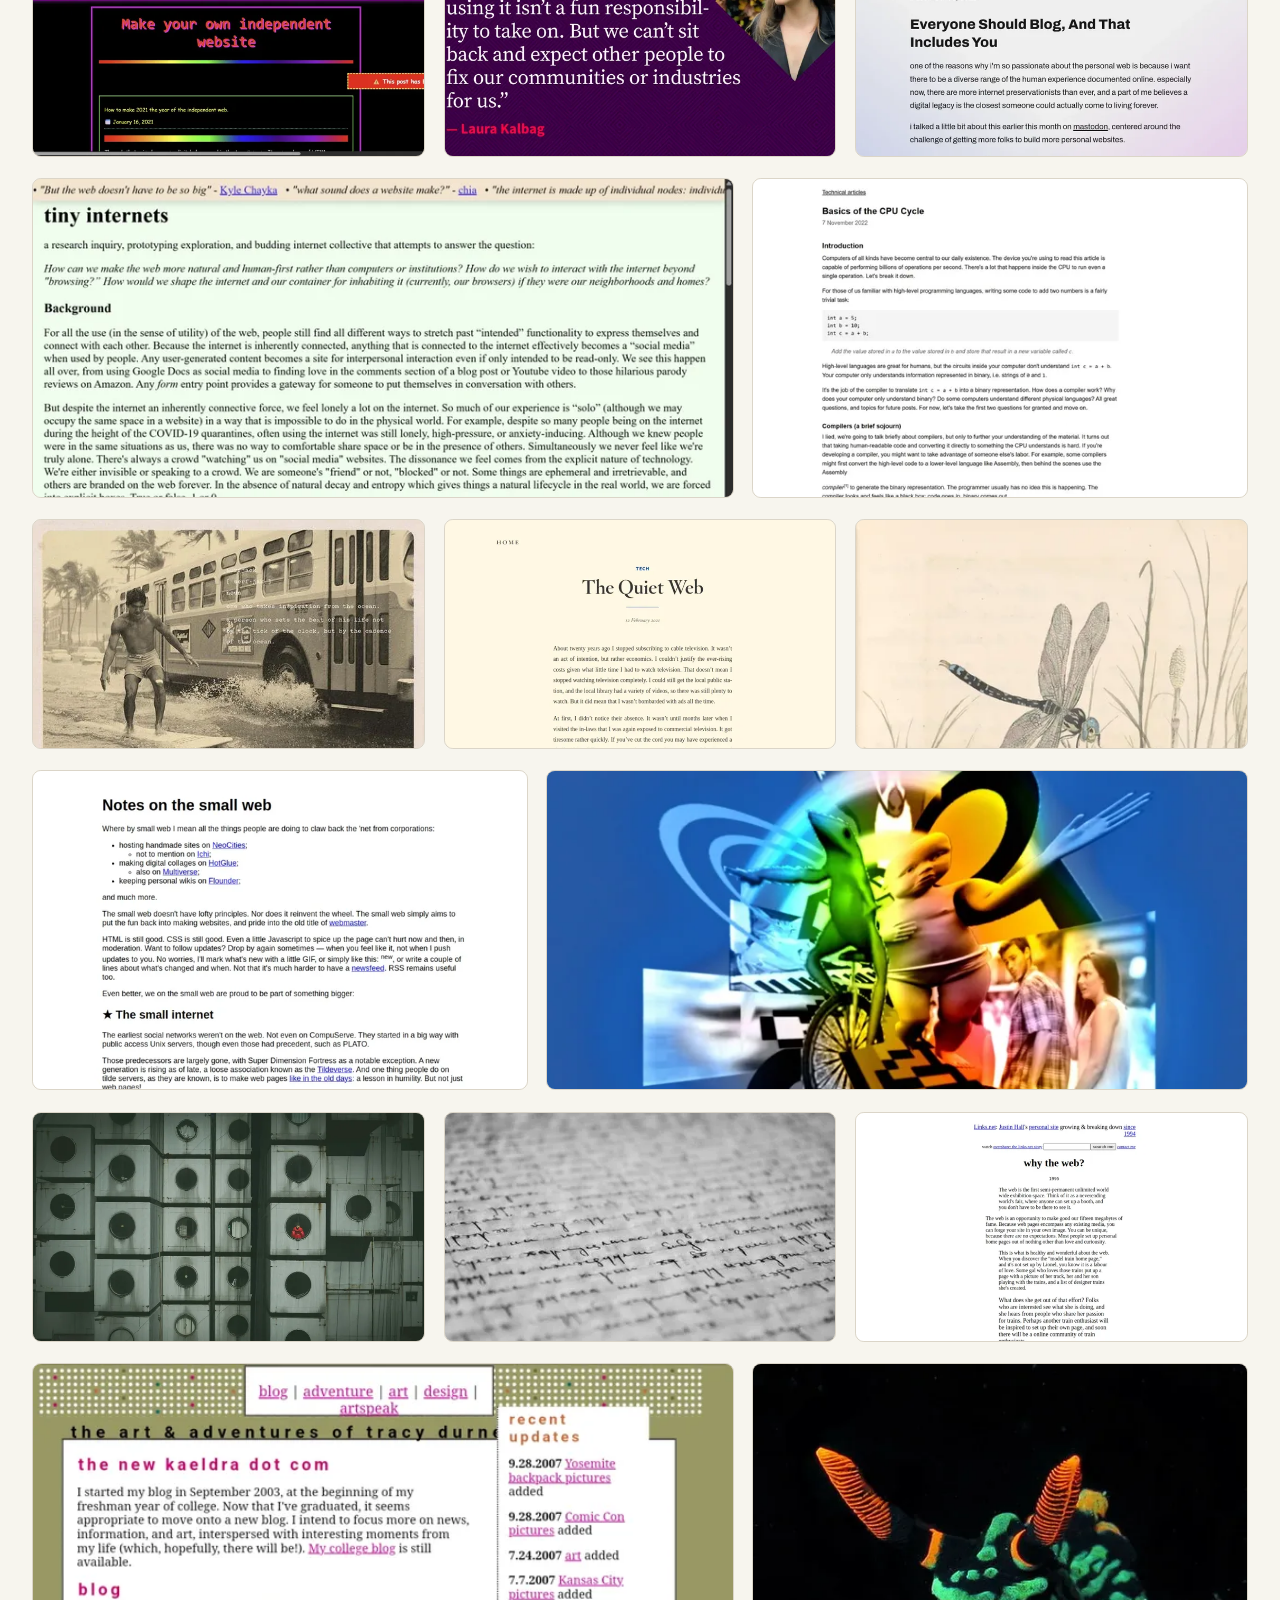
==== commit d137a363: "Rename the translator to Kapok Club, reword Bite Size and Emaki, and even out cards on small screens" ====
--- a/bloom-scroll/index.html
+++ b/bloom-scroll/index.html
@@ -6,7 +6,7 @@
   <meta name="description" content="A gallery of personal sites, public notebooks, and the handmade web.">
   <meta name="theme-color" content="#f7f5ee">
   <title>Personal Web Field Guide</title>
-  <link rel="stylesheet" href="style.css?v=hover-text">
+  <link rel="stylesheet" href="style.css?v=even-cards">
   <script src="data.js?v=unified-feed" defer></script>
   <script src="gallery.js?v=unified-feed" defer></script>
 </head>
--- a/bloom-scroll/style.css
+++ b/bloom-scroll/style.css
@@ -89,7 +89,8 @@
 @media (max-width: 1000px) {
   .feed-grid { grid-template-columns: repeat(2, minmax(0, 1fr)); }
   .feed-grid .tile { grid-column: auto; }
-  .feed-grid .tile-visual { height: auto; aspect-ratio: 16 / 10; }
+  /* :nth-child(n) outweighs the taller-card rules above, so every card keeps the same shape here */
+  .feed-grid .tile:nth-child(n) .tile-visual { height: auto; aspect-ratio: 16 / 10; }
 }
 @media (max-width: 650px) {
   html { scroll-padding-top: 7rem; }
